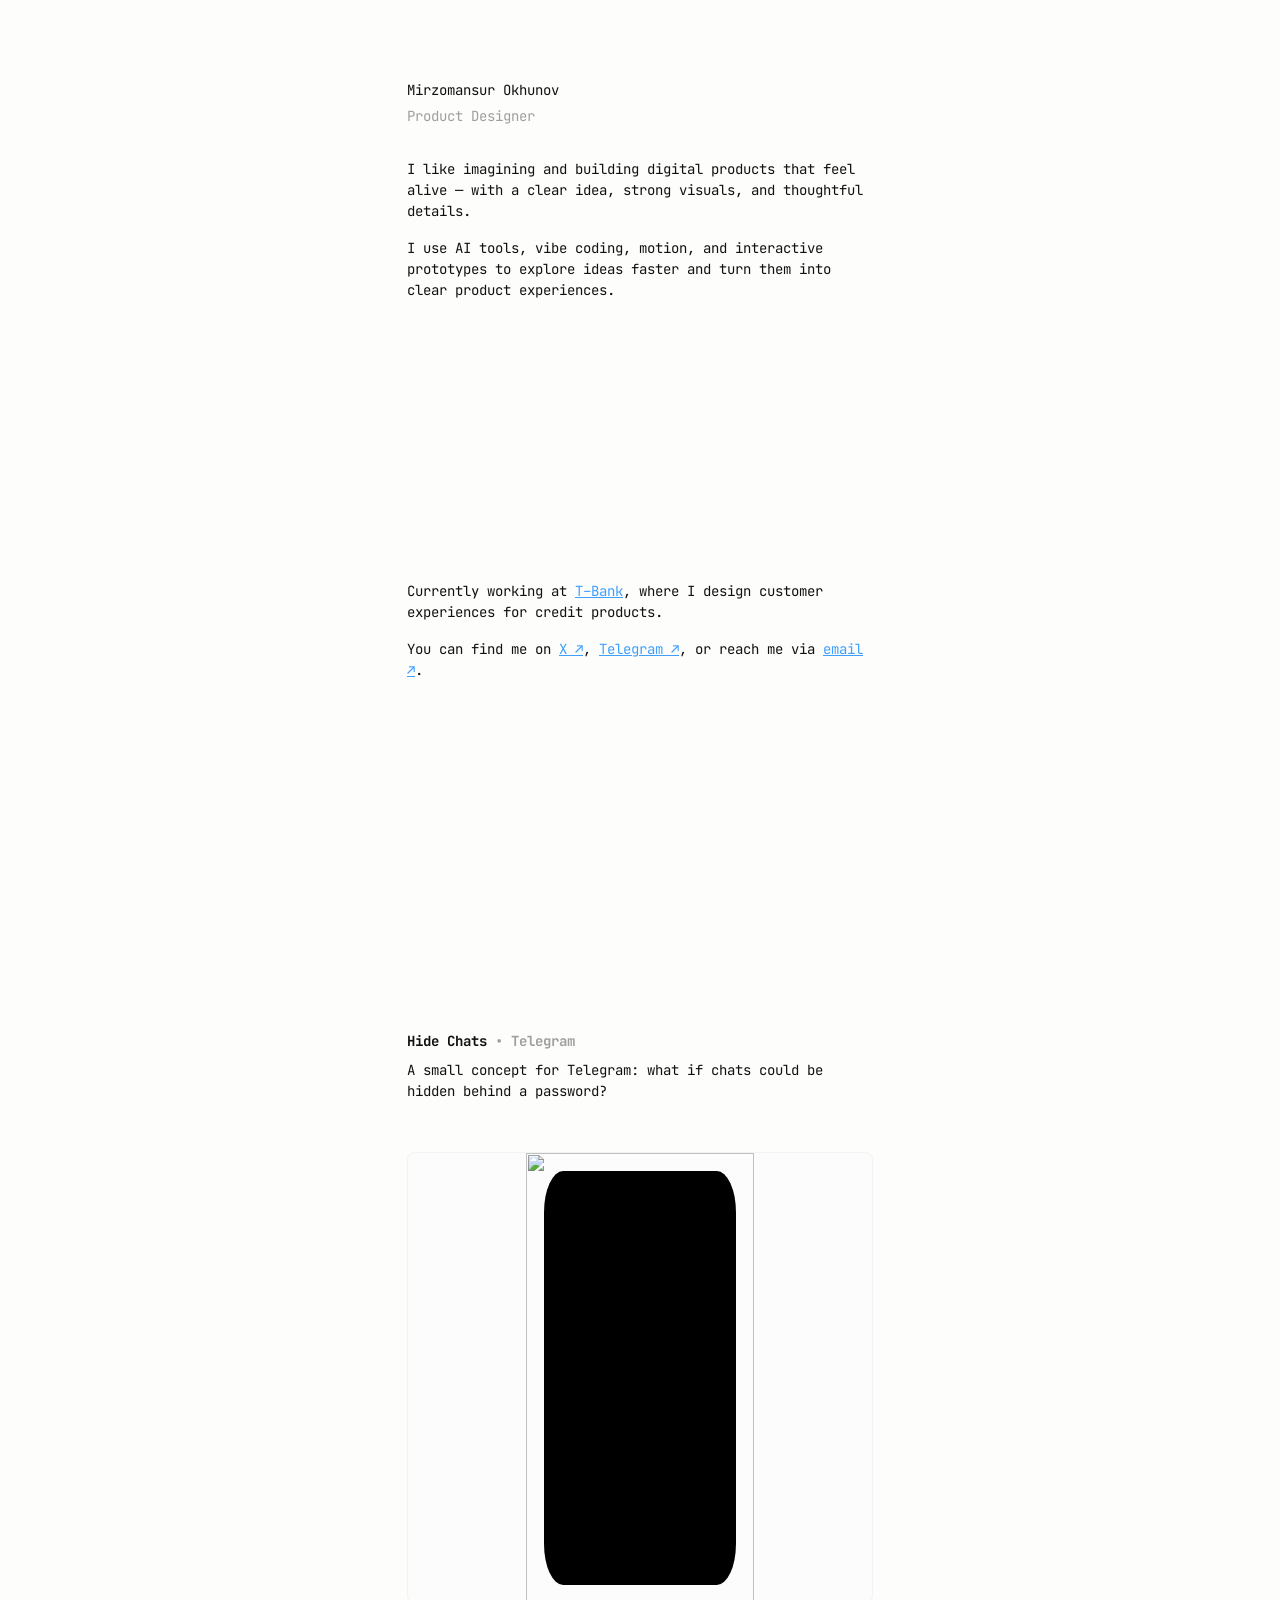
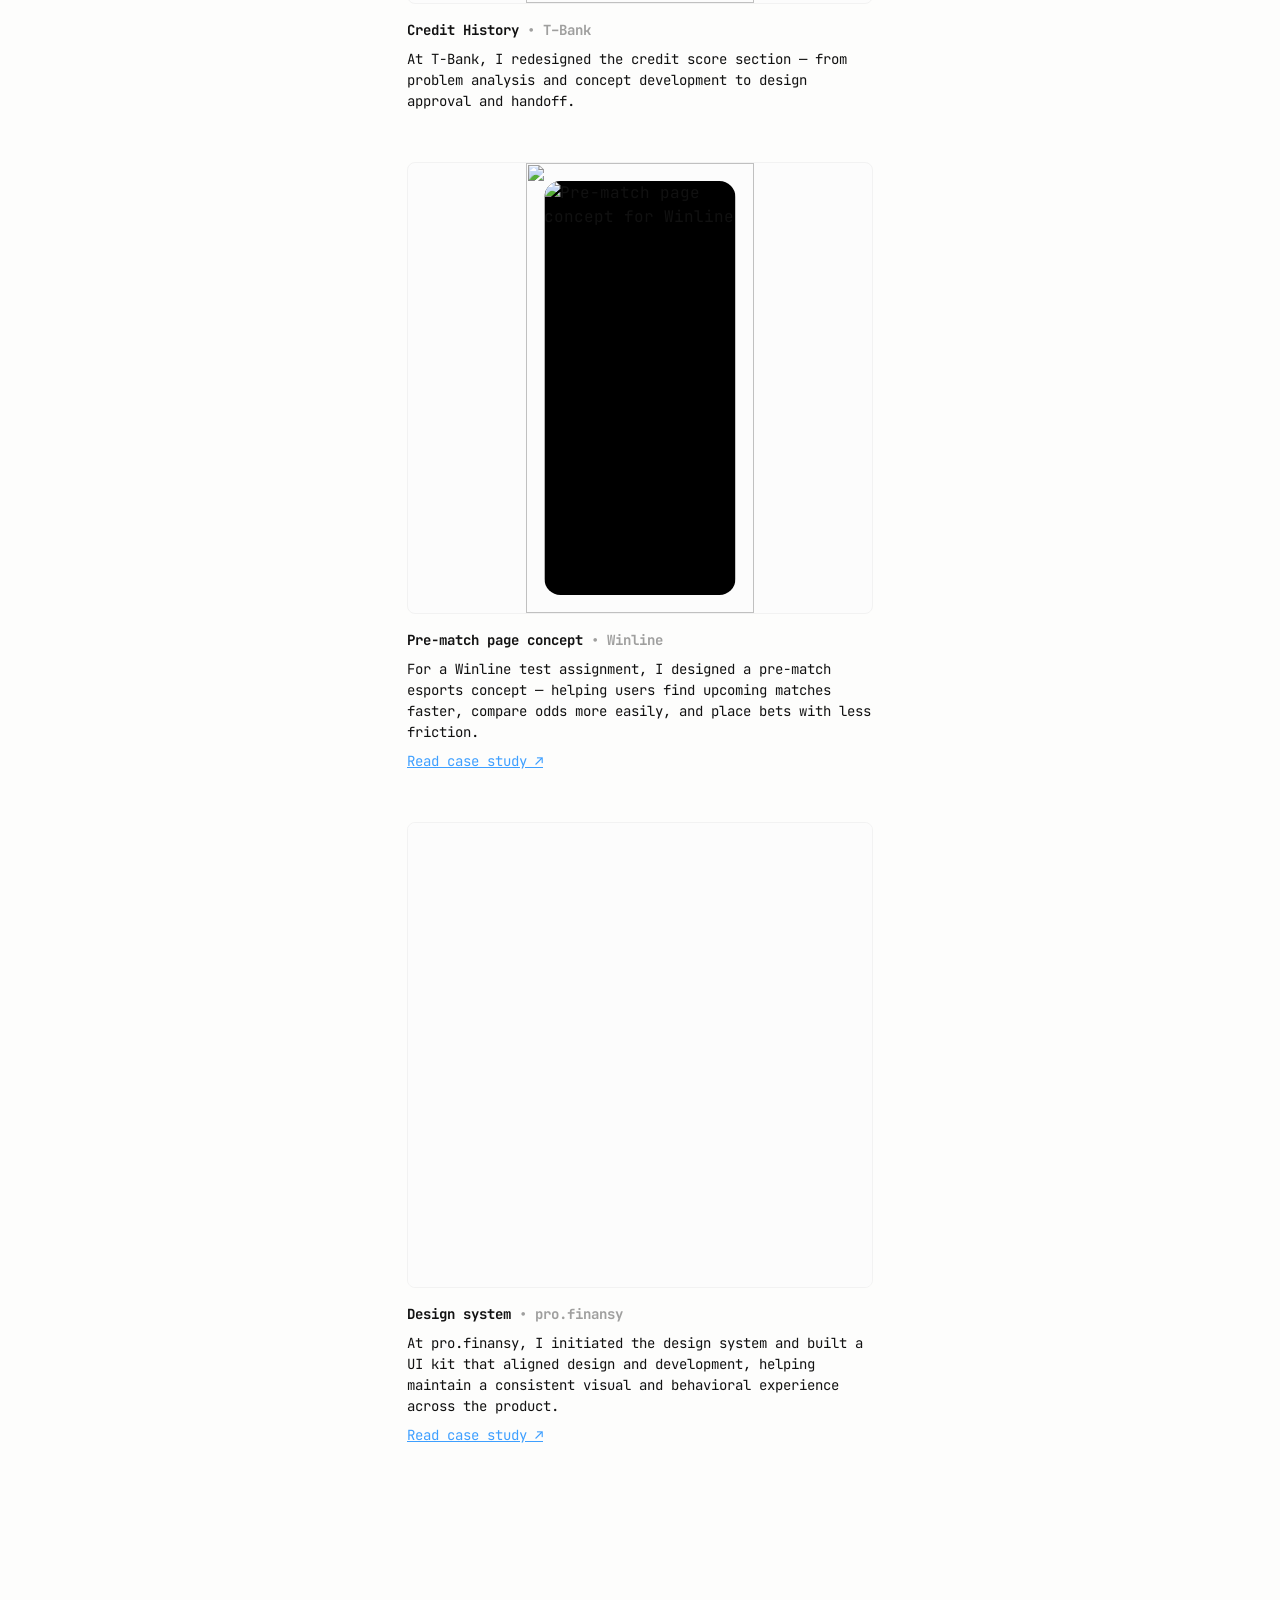
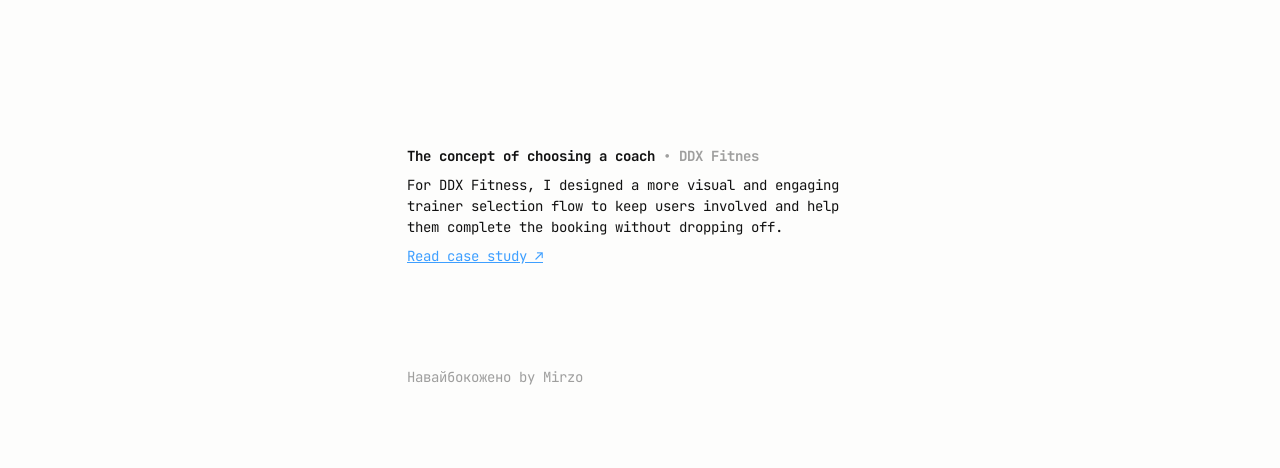
==== index.html @ 34ea9c70 "Update portfolio intro and showcases" ====
<!DOCTYPE html>
<html lang="en">
<head>
    <meta charset="UTF-8">
    <meta name="viewport" content="width=device-width, initial-scale=1.0">
    <link rel="icon" href="favicon.ico" type="image/x-icon">
    <title>Mirzomansur Okhunov</title>
    <link rel="preconnect" href="https://fonts.googleapis.com">
    <link rel="preconnect" href="https://fonts.gstatic.com" crossorigin>
    <link href="https://fonts.googleapis.com/css2?family=JetBrains+Mono:wght@400;500;600;700&display=swap" rel="stylesheet">
    <link rel="stylesheet" href="style/variables.css">
    <link rel="stylesheet" href="style/styles.css">
</head>
<body>
    <div class="container">
        <section class="intro">
            <header class="intro__header">
                <h1>Mirzomansur Okhunov</h1>
                <p>Product Designer</p>
            </header>
            <div class="intro__body">
                <p>
                    I like imagining and building digital products that feel alive — with a clear idea, strong visuals, and thoughtful details.
                </p>
                <p>
                    I use AI tools, vibe coding, motion, and interactive prototypes to explore ideas faster and turn them into clear product experiences.
                </p>
                <div class="main-video">
                    <video src="assets/drink-tea.mp4" class="main-video__image" autoplay loop muted playsinline></video>
                </div>
                <p>
                    Currently working at <a href="https://www.tbank.ru/" class="link" target="_blank" rel="noopener noreferrer">T–Bank</a>, where I design customer experiences for credit products.
                </p>
                <p>
                    You can find me on <a href="https://x.com/mirzookhnv" class="link" target="_blank" rel="noopener noreferrer">X ↗</a>, <a href="https://t.me/mirzozm" class="link" target="_blank" rel="noopener noreferrer">Telegram ↗</a>, or reach me via <a href="mailto:mirzo.okhunov@gmail.com" class="link">email ↗</a>.
                </p>
            </div>
        </section>

        <section class="work-list">
            <div class="work-list-block">
                <section class="phone-showcase phone-showcase--full-video" data-ready="false">
                    <div class="phone-showcase__media-frame">
                        <video src="assets/telegram-hidechat.mp4" class="phone-showcase__video phone-showcase__video--full" preload="metadata" autoplay loop muted playsinline webkit-playsinline aria-label="Hide Chats concept for Telegram"></video>
                    </div>
                </section>
                <p>Hide Chats <span>• Telegram</span></p>
                <p>A small concept for Telegram: what if chats could be hidden behind a password?</p>
            </div>

            <div class="work-list-block">
                <section class="phone-showcase">
                    <div class="phone-showcase__content">
                        <div class="phone-showcase__phone-container">
                            <div class="phone-showcase__phone phone-showcase__phone--credit">
                                <img src="assets/phoneMockup.png" alt="" class="phone-showcase__frame-img" width="227.5" height="450" aria-hidden="true">
                                <div class="phone-showcase__phone-content phone-showcase__phone-content--video" data-ready="false">
                                    <div class="phone-showcase__player">
                                        <div class="phone-showcase__player-inner">
                                            <video src="assets/rating.mp4" poster="assets/CreditHistory.png" class="phone-showcase__video" preload="metadata" autoplay loop muted playsinline webkit-playsinline></video>
                                        </div>
                                    </div>
                                </div>
                            </div>
                        </div>
                    </div>
                </section>
                <p>Credit History <span>• T–Bank</span></p>
                <p>At T-Bank, I redesigned the credit score section — from problem analysis and concept development to design approval and handoff.</p>
            </div>

            <div class="work-list-block">
                <section class="phone-showcase">
                    <div class="phone-showcase__content">
                        <div class="phone-showcase__phone-container">
                            <div class="phone-showcase__phone">
                                <img src="assets/phoneMockup.png" alt="" class="phone-showcase__frame-img" width="227.5" height="450" aria-hidden="true">
                                <div class="phone-showcase__phone-content">
                                    <div class="phone-showcase__player">
                                        <div class="phone-showcase__player-inner">
                                            <img src="assets/WinlineConcept.png" alt="Pre-match page concept for Winline" class="phone-showcase__video">
                                        </div>
                                    </div>
                                </div>
                            </div>
                        </div>
                    </div>
                </section>
                <p>Pre-match page concept <span>• Winline</span></p>
                <p>For a Winline test assignment, I designed a pre-match esports concept — helping users find upcoming matches faster, compare odds more easily, and place bets with less friction.</p>
                <a href="#" class="work-list-block__link">Read case study ↗</a>
            </div>

            <div class="work-list-block">
                <section class="phone-showcase phone-showcase--lottie">
                    <div class="phone-showcase__media-frame">
                        <div class="phone-showcase__lottie" id="lottie-design-system" aria-label="Design system animation for pro.finansy"></div>
                    </div>
                </section>
                <p>Design system <span>• pro.finansy</span></p>
                <p>At pro.finansy, I initiated the design system and built a UI kit that aligned design and development, helping maintain a consistent visual and behavioral experience across the product.</p>
                <a href="#" class="work-list-block__link">Read case study ↗</a>
            </div>

            <div class="work-list-block">
                <section class="phone-showcase phone-showcase--full-video" data-ready="false">
                    <div class="phone-showcase__media-frame">
                        <video src="assets/Render.mp4" poster="assets/FitnessDDX.png" class="phone-showcase__video phone-showcase__video--full" preload="metadata" autoplay loop muted playsinline webkit-playsinline aria-label="Видео концепта фитнес приложения DDX Fitnes"></video>
                    </div>
                </section>
                <p>The concept of choosing a coach <span>• DDX Fitnes</span></p>
                <p>For DDX Fitness, I designed a more visual and engaging trainer selection flow to keep users involved and help them complete the booking without dropping off.</p>
                <a href="#" class="work-list-block__link">Read case study ↗</a>
            </div>
        </section>

        <footer class="footer">
            <p class="footer__subtext">Навайбокожено by Mirzo</p>
        </footer>
    </div>
    <script src="https://cdnjs.cloudflare.com/ajax/libs/bodymovin/5.12.2/lottie.min.js"></script>
    <script src="js/phone-showcase.js"></script>
    <script src="js/lottie-design-system.js"></script>
</body>
</html>
---- style/variables.css ----
:root {
    --bg-body: #FDFDFC;
    --bg-showcase: #FCFCFC;
    --stroke-showcase: #F2F2F2;
    --text-primary: #111111;
    --text-secondary: rgba(17, 17, 17, 0.4);
    --text-hyperlink: #3E9FFF;
    --text-hyperlink-hover: #006FDD;
}
---- style/styles.css ----
* {
    box-sizing: border-box;
    margin: 0;
    padding: 0;
}

body {
    font-family: 'JetBrains Mono', monospace;
    font-weight: 400;
    line-height: 1.5;
    color: var(--text-primary);
    background: var(--bg-body);
}

.container {
    max-width: 546px;
    margin: 0 auto;
    padding: 80px 40px;
}

.intro__header h1,
.intro__header p,
.intro__body p,
.work-list-block > p,
.work-list-block__link,
.footer__subtext {
    font-size: 14px;
}

.intro__header h1,
.intro__header p,
.footer__subtext {
    line-height: 21px;
}

.intro__header h1 {
    margin-bottom: 5px;
    font-weight: 400;
}

.intro__header p,
.footer__subtext {
    color: var(--text-secondary);
}

.intro__body {
    display: flex;
    flex-direction: column;
    gap: 16px;
    margin-top: 32px;
}

.main-video {
    display: flex;
    align-items: center;
    justify-content: center;
    width: 100%;
    height: 248px;
    overflow: hidden;
}

.main-video__image {
    display: block;
    width: 340px;
    height: 340px;
    object-fit: cover;
    transform: translateX(-30px);
}

.link,
.work-list-block__link {
    color: var(--text-hyperlink);
    text-decoration: underline;
}

.link:hover,
.work-list-block__link:hover {
    color: var(--text-hyperlink-hover);
}

.work-list {
    display: flex;
    flex-direction: column;
    gap: 50px;
    margin-top: 100px;
}

.work-list-block {
    display: flex;
    flex-direction: column;
}

.work-list-block > p:first-of-type {
    margin-top: 16px;
    font-weight: 700;
}

.work-list-block > p:first-of-type span {
    color: var(--text-secondary);
}

.work-list-block > p + p,
.work-list-block__link {
    margin-top: 8px;
}

.work-list-block__link {
    line-height: 21px;
}

.phone-showcase {
    width: 100%;
    overflow: hidden;
    background: var(--bg-showcase);
    border: 1px solid var(--stroke-showcase);
    border-radius: 8px;
}

.phone-showcase__content,
.phone-showcase__media-frame,
.phone-showcase--full-video,
.phone-showcase--lottie,
.phone-showcase__lottie {
    display: flex;
    align-items: center;
    justify-content: center;
}

.phone-showcase--full-video {
    opacity: 0;
    transition: opacity 1s ease;
}

.phone-showcase--full-video[data-ready="true"] {
    opacity: 1;
}

.phone-showcase__media-frame {
    width: 100%;
    max-width: 550px;
    aspect-ratio: 1;
    overflow: hidden;
    background: var(--bg-showcase);
}

.phone-showcase--full-video .phone-showcase__media-frame {
    max-width: 100%;
    aspect-ratio: auto;
}

.phone-showcase__phone-container {
    position: relative;
}

.phone-showcase__phone {
    position: relative;
    width: 227.5px;
    height: 450px;
}

.phone-showcase__frame-img {
    position: relative;
    z-index: 2;
    display: block;
    width: 100%;
    height: 100%;
    object-fit: contain;
}

.phone-showcase__phone-content {
    position: absolute;
    top: 50%;
    left: 50%;
    z-index: 1;
    width: 84%;
    height: 92%;
    overflow: hidden;
    border-radius: 16px;
    transform: translate(-50%, -50%);
}

.phone-showcase__phone-content--video {
    inset: 1.25% 3.3%;
    top: auto;
    left: auto;
    width: auto;
    height: auto;
    background: #000;
    border-radius: 7.5%;
    transform: none;
}

.phone-showcase__phone--credit .phone-showcase__phone-content--video {
    inset: 4% 8%;
    border-radius: 10%;
}

.phone-showcase__player,
.phone-showcase__player-inner {
    width: 100%;
    height: 100%;
    background: #000;
}

.phone-showcase__phone-content--video .phone-showcase__player {
    position: relative;
    z-index: 2;
    opacity: 0;
    transition: opacity 1s ease;
}

.phone-showcase__phone-content--video[data-ready="true"] .phone-showcase__player {
    opacity: 1;
}

.phone-showcase__video {
    display: block;
    width: 100%;
    height: 100%;
    object-fit: cover;
    object-position: center;
}

.phone-showcase__phone--credit .phone-showcase__video {
    object-position: center top;
}

.phone-showcase__video--full {
    width: 100%;
    height: auto;
    object-fit: contain;
}

.phone-showcase__lottie {
    width: min(100%, 518px);
    height: min(100%, 532px);
    overflow: hidden;
}

.phone-showcase__lottie svg {
    display: block;
    width: 100%;
    height: 100%;
}

.footer {
    display: flex;
    flex-direction: column;
    gap: 4px;
    margin-top: 100px;
}
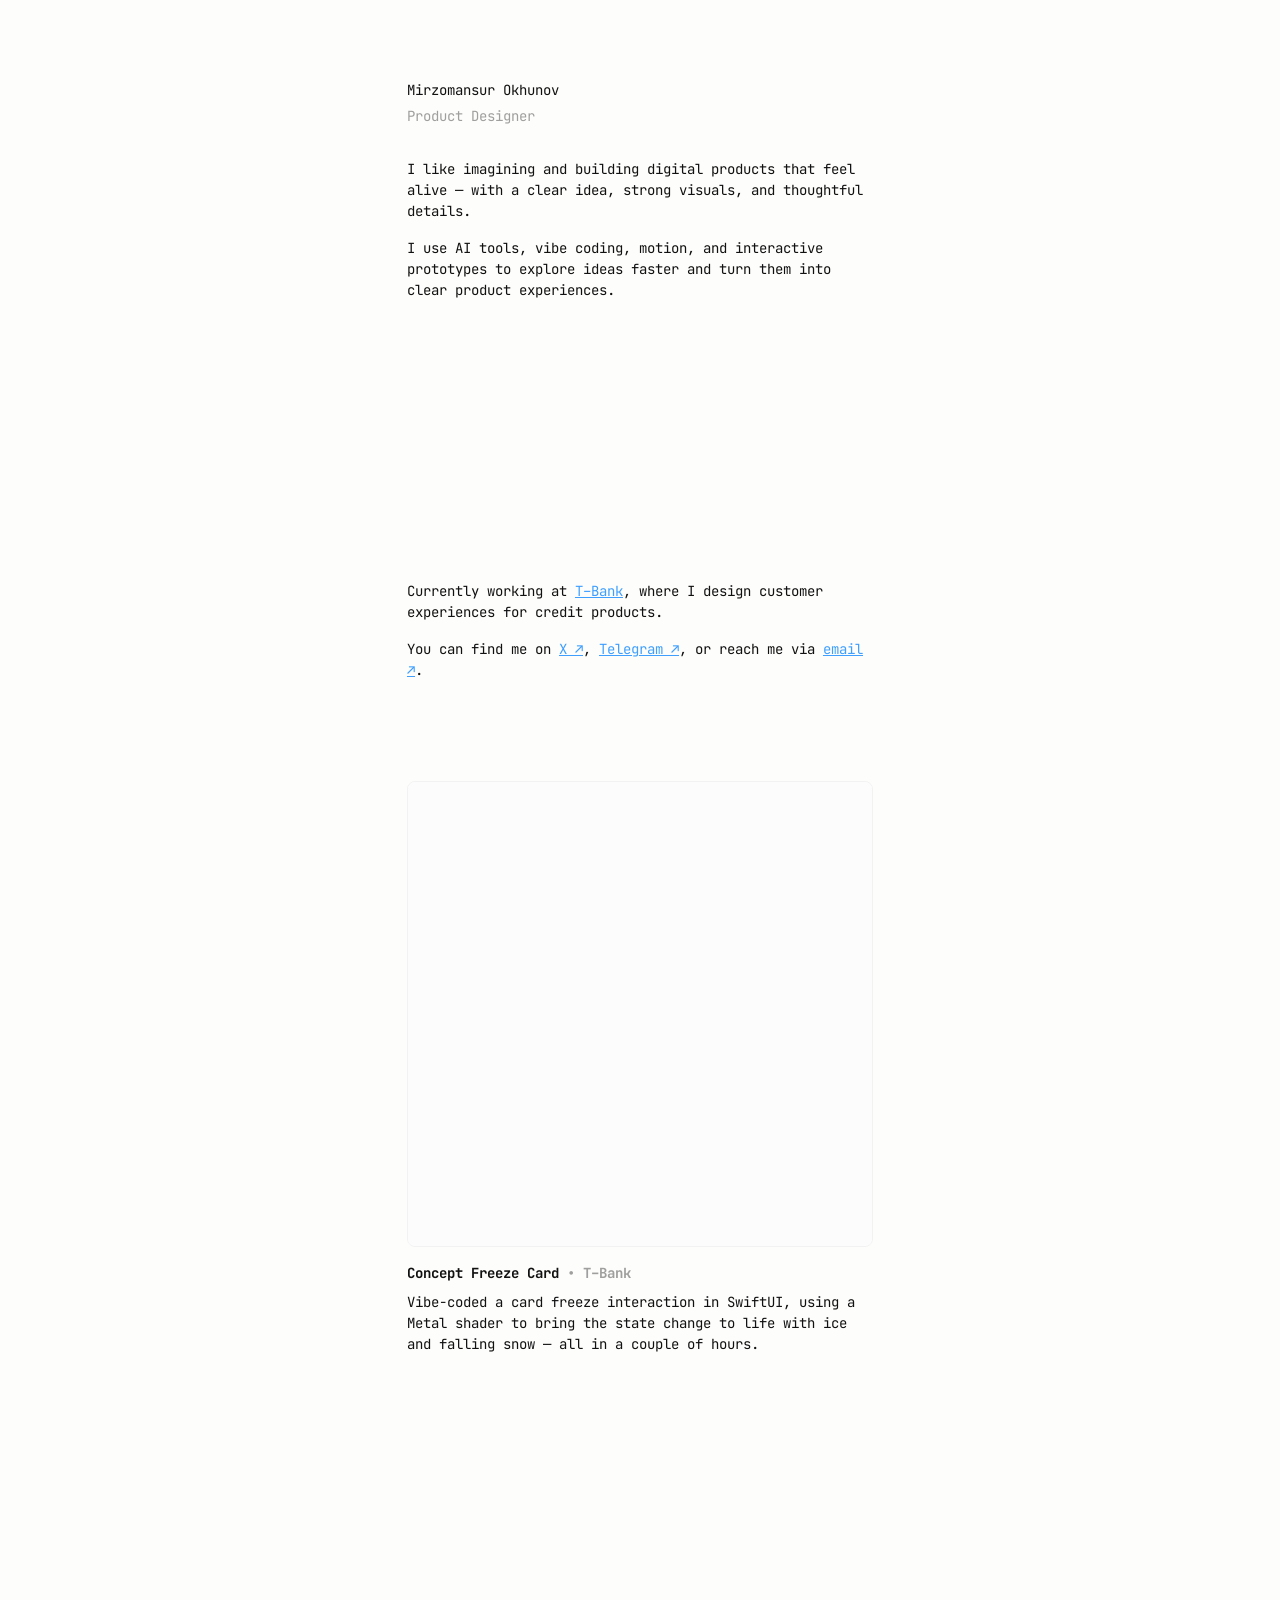
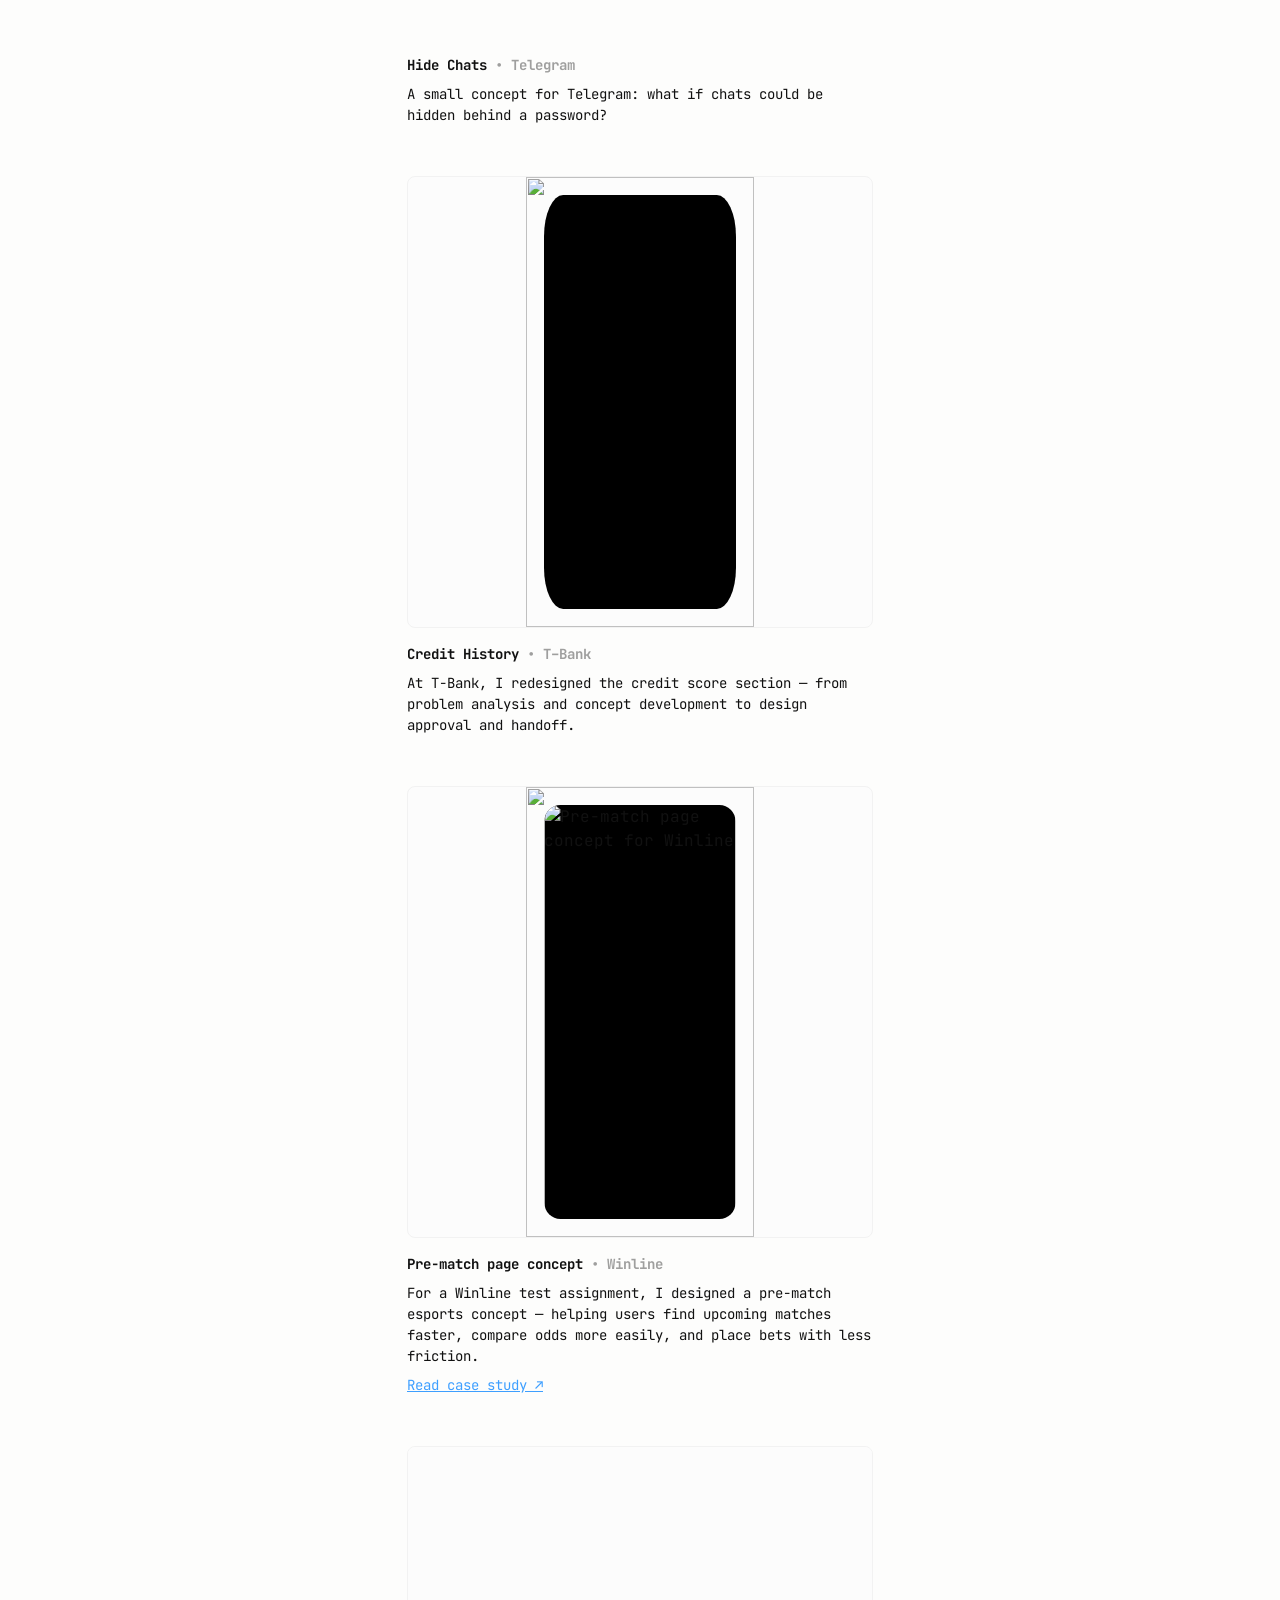
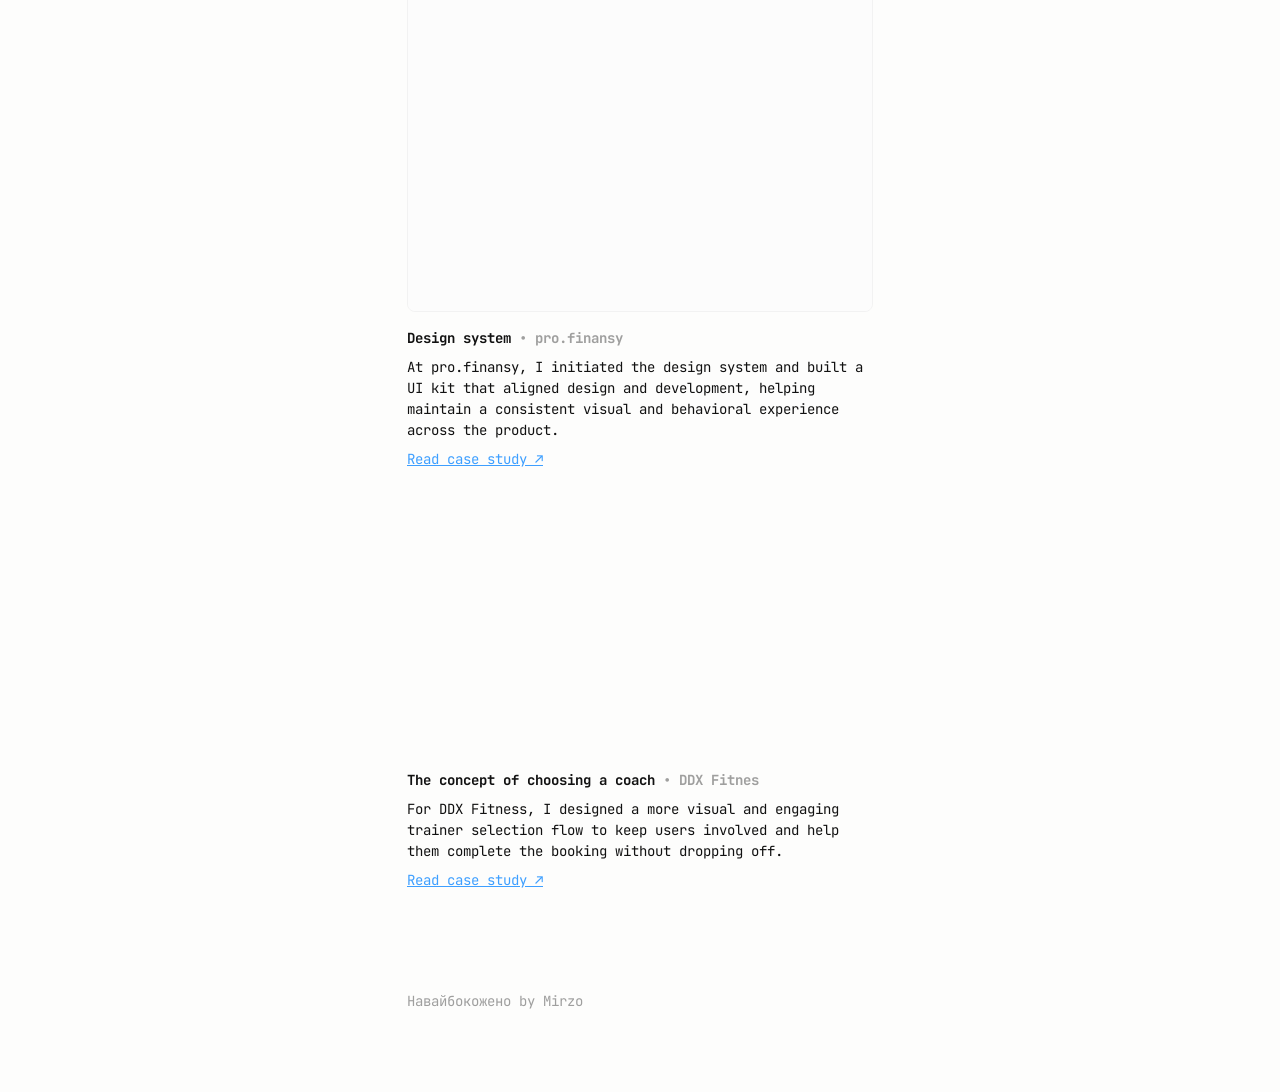
==== commit e3b1d202: "Add card freeze concept" ====
--- a/index.html
+++ b/index.html
@@ -38,6 +38,16 @@
         </section>
 
         <section class="work-list">
+            <div class="work-list-block">
+                <section class="phone-showcase phone-showcase--portrait-video">
+                    <div class="phone-showcase__media-frame">
+                        <video src="assets/card-freeze-concept.mp4" class="phone-showcase__video phone-showcase__video--portrait" preload="metadata" autoplay loop muted playsinline webkit-playsinline aria-label="Card freeze interaction with ice and falling snow"></video>
+                    </div>
+                </section>
+                <p>Concept Freeze Card <span>• T–Bank</span></p>
+                <p>Vibe-coded a card freeze interaction in SwiftUI, using a Metal shader to bring the state change to life with ice and falling snow — all in a couple of hours.</p>
+            </div>
+
             <div class="work-list-block">
                 <section class="phone-showcase phone-showcase--full-video" data-ready="false">
                     <div class="phone-showcase__media-frame">
--- a/style/styles.css
+++ b/style/styles.css
@@ -15,7 +15,14 @@
 .container {
     max-width: 546px;
     margin: 0 auto;
-    padding: 80px 40px;
+    padding: 80px 16px;
+}
+
+@media (min-width: 768px) {
+    .container {
+        padding-right: 40px;
+        padding-left: 40px;
+    }
 }
 
 .intro__header h1,
@@ -119,6 +126,7 @@
 .phone-showcase__content,
 .phone-showcase__media-frame,
 .phone-showcase--full-video,
+.phone-showcase--portrait-video,
 .phone-showcase--lottie,
 .phone-showcase__lottie {
     display: flex;
@@ -231,6 +239,10 @@
     object-fit: contain;
 }
 
+.phone-showcase__video--portrait {
+    object-position: center;
+}
+
 .phone-showcase__lottie {
     width: min(100%, 518px);
     height: min(100%, 532px);
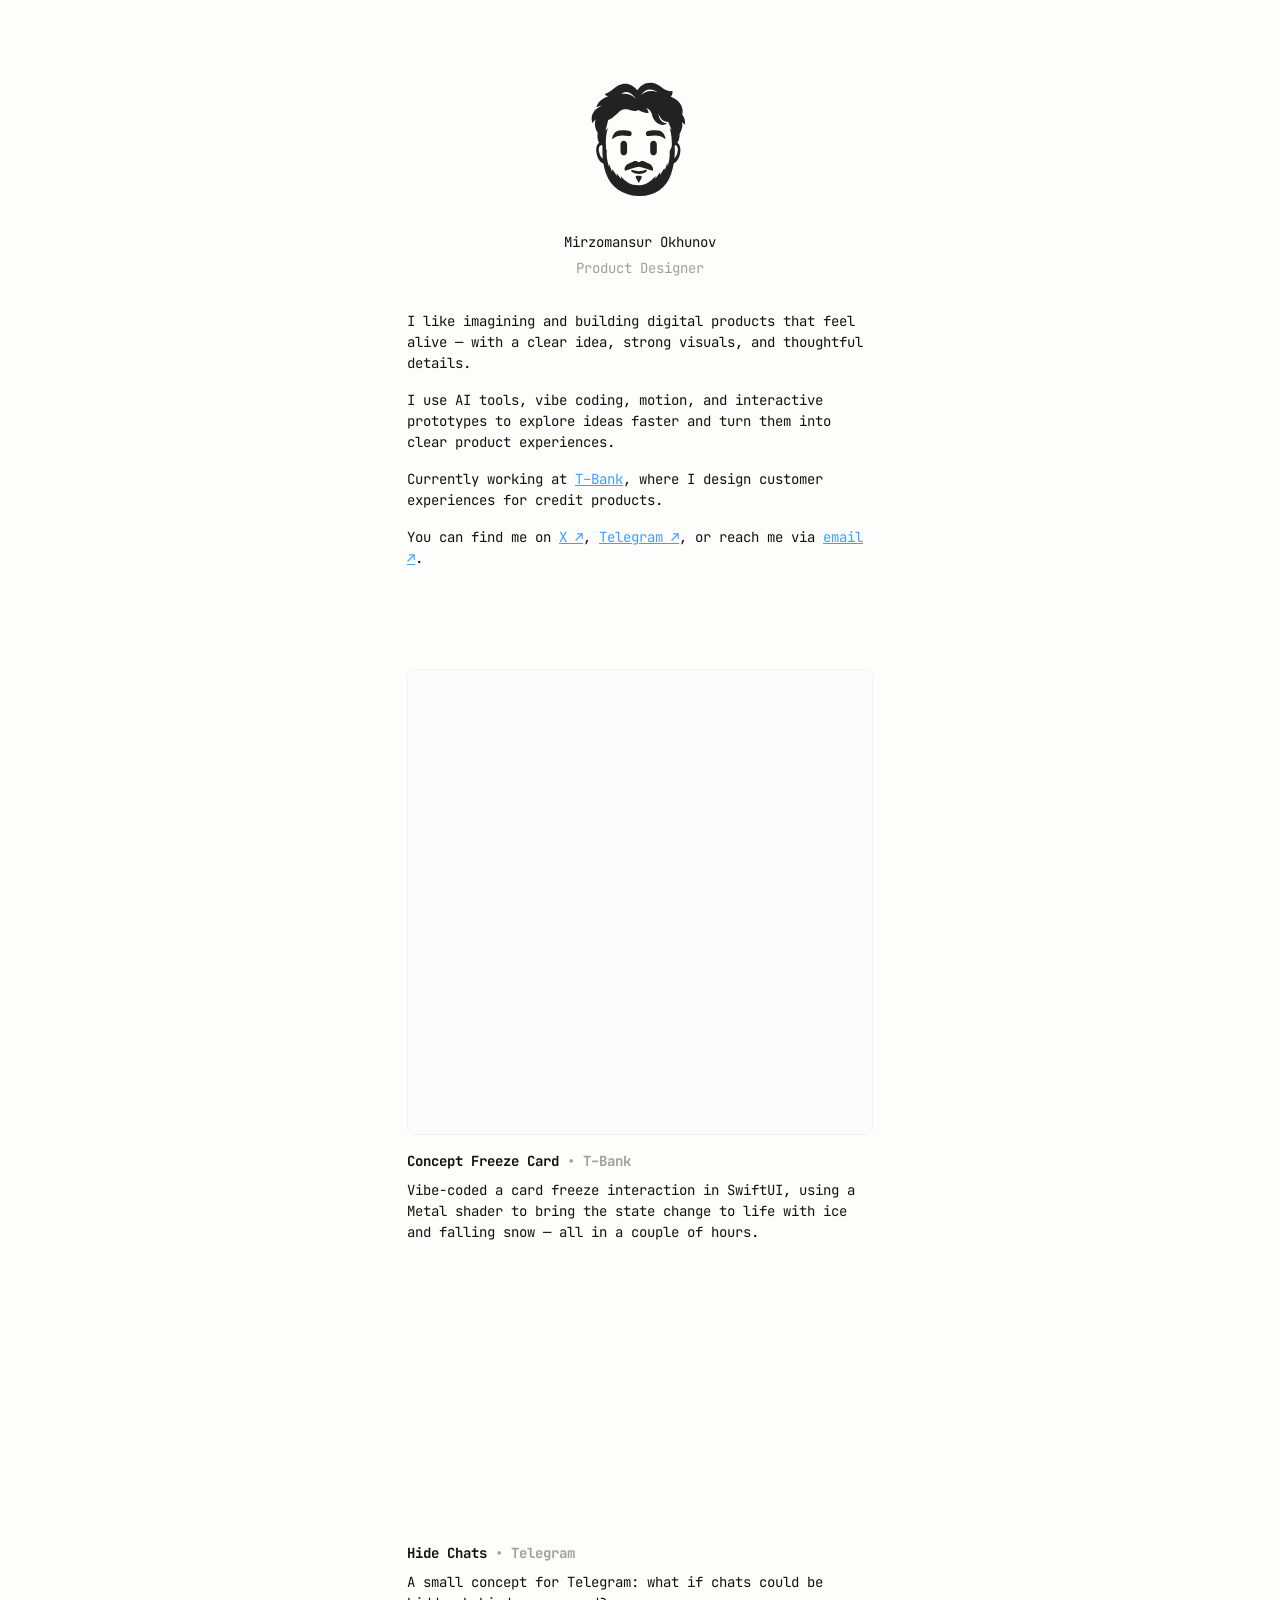
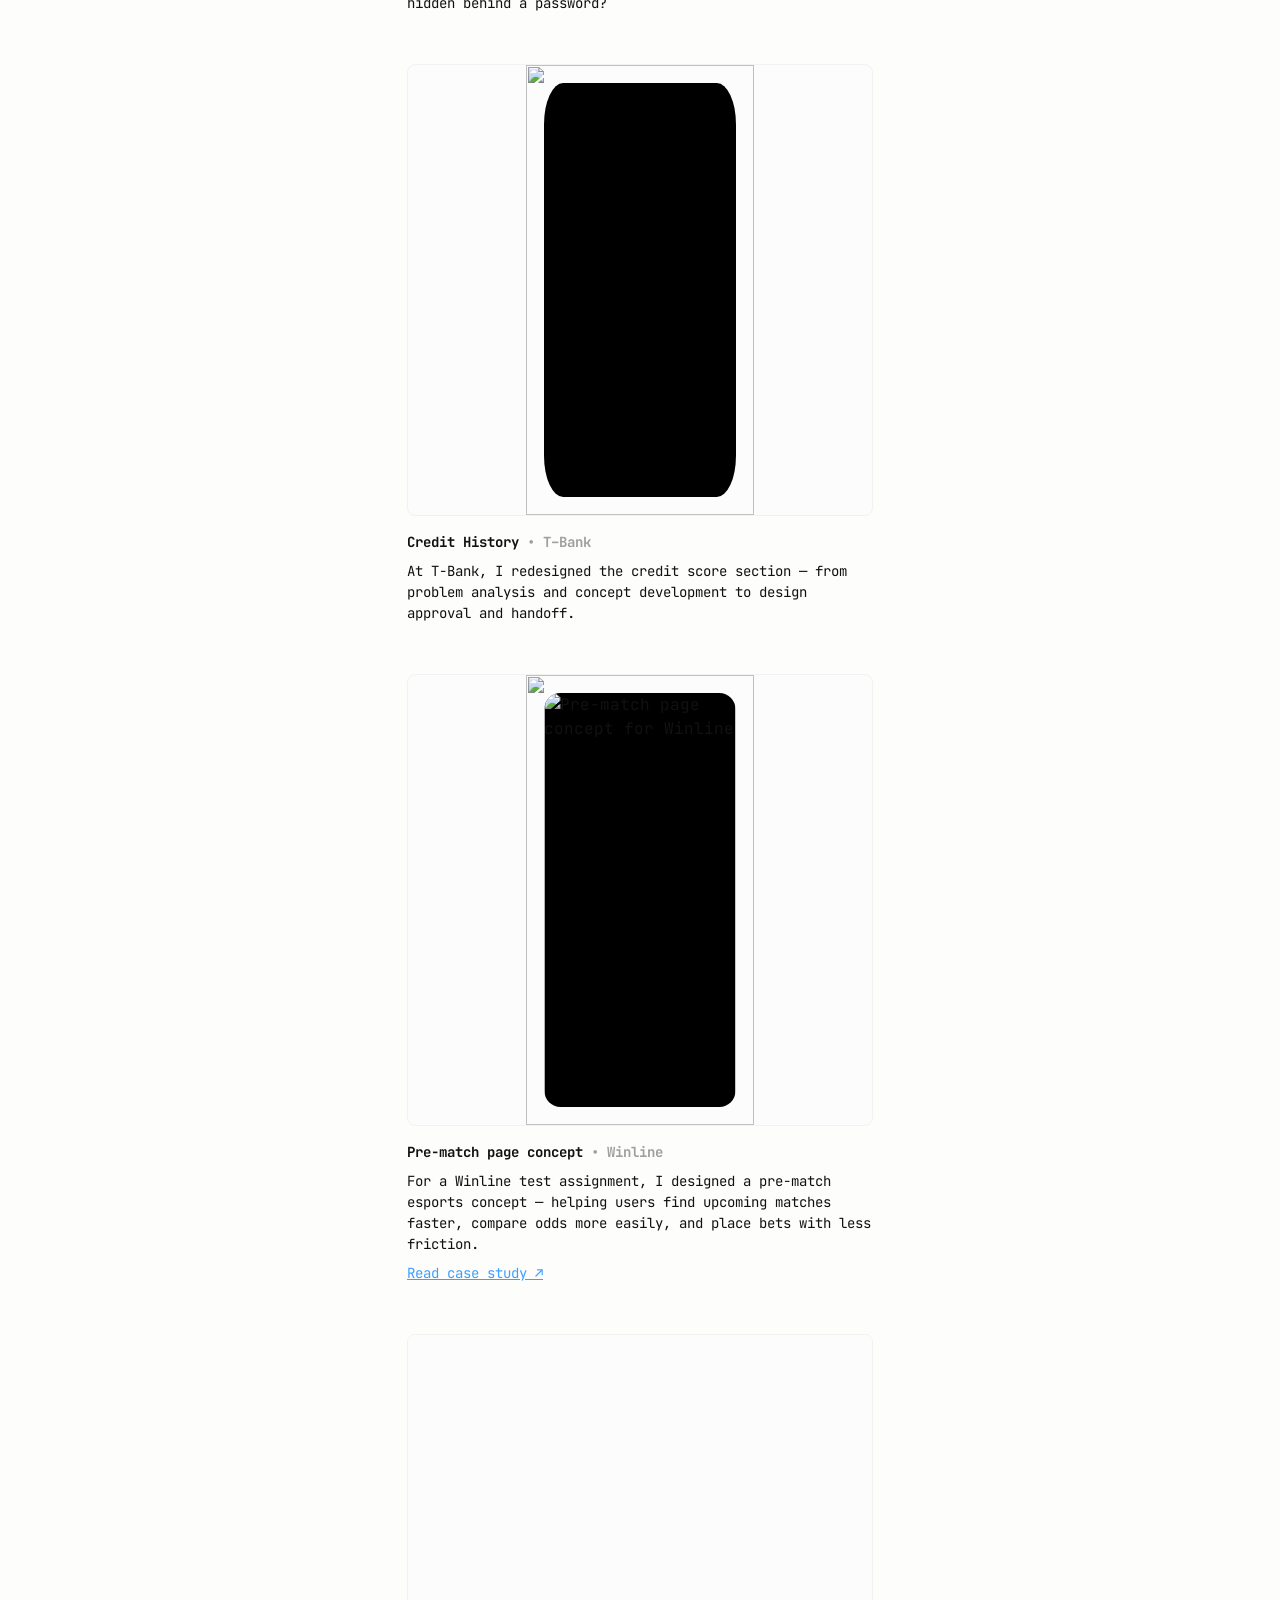
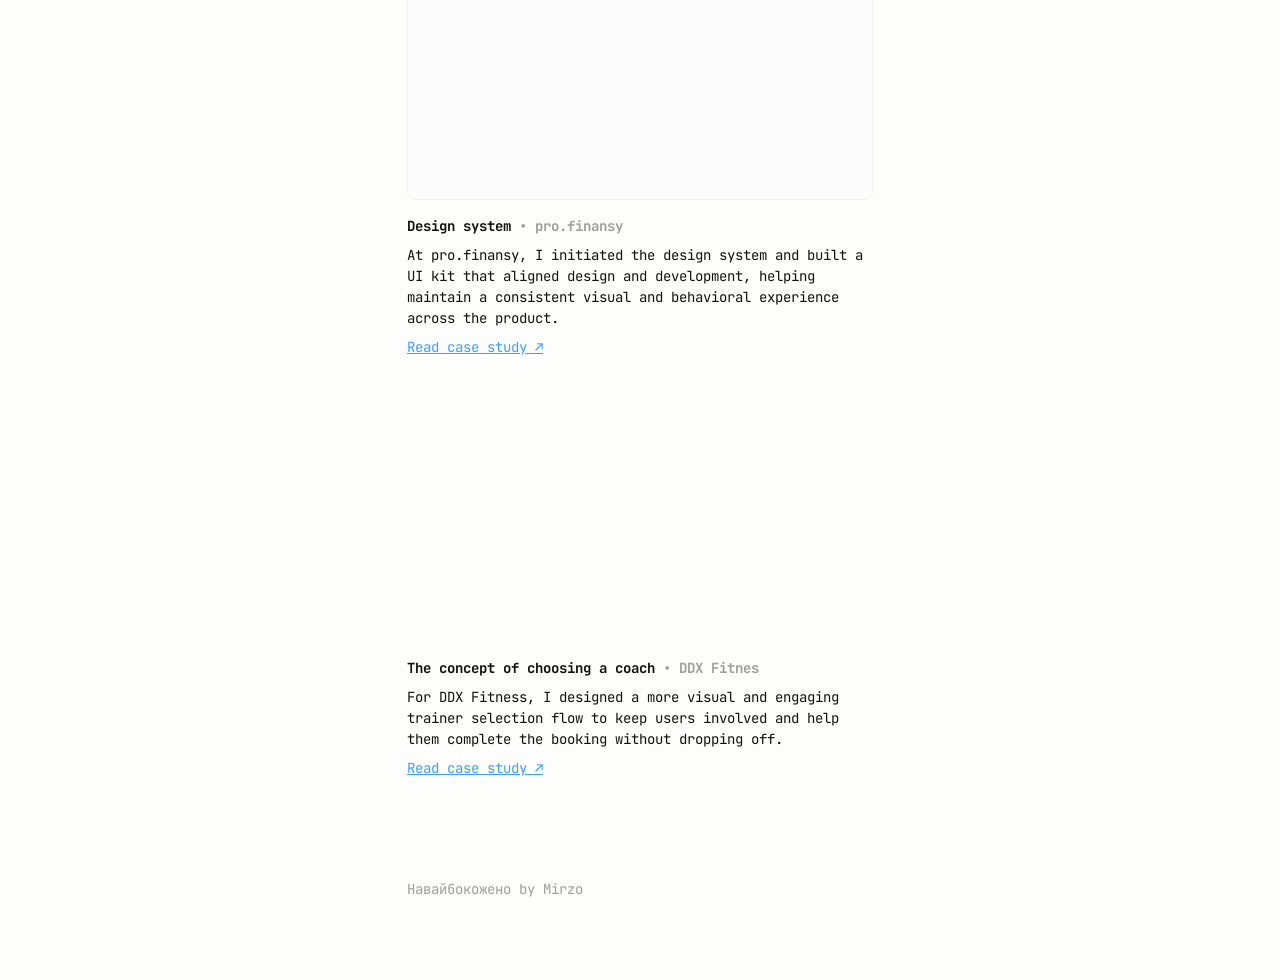
==== commit 74bbd169: "Add expressive interactive avatar to portfolio intro" ====
--- a/index.html
+++ b/index.html
@@ -15,8 +15,11 @@
     <div class="container">
         <section class="intro">
             <header class="intro__header">
-                <h1>Mirzomansur Okhunov</h1>
-                <p>Product Designer</p>
+                <img class="intro__avatar" src="assets/avatar.svg" width="108" height="120" alt="">
+                <div class="intro__identity">
+                    <h1>Mirzomansur Okhunov</h1>
+                    <p>Product Designer</p>
+                </div>
             </header>
             <div class="intro__body">
                 <p>
@@ -25,9 +28,6 @@
                 <p>
                     I use AI tools, vibe coding, motion, and interactive prototypes to explore ideas faster and turn them into clear product experiences.
                 </p>
-                <div class="main-video">
-                    <video src="assets/drink-tea.mp4" class="main-video__image" autoplay loop muted playsinline></video>
-                </div>
                 <p>
                     Currently working at <a href="https://www.tbank.ru/" class="link" target="_blank" rel="noopener noreferrer">T–Bank</a>, where I design customer experiences for credit products.
                 </p>
@@ -131,5 +131,6 @@
     <script src="https://cdnjs.cloudflare.com/ajax/libs/bodymovin/5.12.2/lottie.min.js"></script>
     <script src="js/phone-showcase.js"></script>
     <script src="js/lottie-design-system.js"></script>
+    <script type="module" src="js/avatar.js"></script>
 </body>
 </html>
--- a/style/styles.css
+++ b/style/styles.css
@@ -23,6 +23,134 @@
         padding-right: 40px;
         padding-left: 40px;
     }
+}
+
+.intro__header {
+    display: flex;
+    flex-direction: column;
+    align-items: center;
+    gap: 32px;
+    text-align: center;
+}
+
+.intro__avatar {
+    display: block;
+    flex: 0 0 120px;
+    width: 108px;
+    height: 120px;
+    transform: rotate(var(--head-tilt, 0deg));
+    transform-origin: 50% 75%;
+}
+
+.intro__avatar-button {
+    display: block;
+    flex: 0 0 120px;
+    width: 108px;
+    height: 120px;
+    padding: 0;
+    border: 0;
+    border-radius: 50%;
+    background: transparent;
+    cursor: pointer;
+    -webkit-tap-highlight-color: transparent;
+    transition: transform 160ms cubic-bezier(0.2, 0, 0, 1);
+}
+
+.intro__avatar-button:active {
+    transform: scale(0.96);
+}
+
+.intro__avatar-button:focus-visible {
+    outline: 2px solid var(--text-primary);
+    outline-offset: 6px;
+}
+
+.intro__avatar-button.is-pointer-focused:focus {
+    outline: none;
+}
+
+.intro__avatar #eye-left,
+.intro__avatar #eye-right,
+.intro__avatar #brow-left,
+.intro__avatar #brow-right,
+.intro__avatar #mouth {
+    transform-box: fill-box;
+    transform-origin: center;
+    transition: transform 280ms cubic-bezier(0.2, 0, 0, 1);
+}
+
+.intro__avatar.is-curious #brow-right {
+    transform: translateY(-2.7px) rotate(-6deg);
+}
+
+.intro__avatar[data-emotion="smile"] #eye-left,
+.intro__avatar[data-emotion="smile"] #eye-right {
+    transform: translateY(-1px) scaleY(0.5);
+}
+
+.intro__avatar[data-emotion="smile"] #mouth {
+    transform: scale(1.22, 1.35);
+}
+
+.intro__avatar[data-emotion="smile"] #brow-left,
+.intro__avatar[data-emotion="smile"] #brow-right {
+    transform: translateY(-1.5px);
+}
+
+.intro__avatar[data-emotion="surprised"] #eye-left,
+.intro__avatar[data-emotion="surprised"] #eye-right {
+    transform: scale(1.1, 1.13);
+}
+
+.intro__avatar[data-emotion="surprised"] #brow-left,
+.intro__avatar[data-emotion="surprised"] #brow-right {
+    transform: translateY(-3.5px);
+}
+
+.intro__avatar[data-emotion="surprised"] #mouth {
+    transform: translateY(0.5px) scale(0.42, 1.65);
+}
+
+.intro__avatar[data-emotion="wink"] #mouth {
+    transform: rotate(-7deg) scaleX(1.08);
+}
+
+.intro__avatar[data-emotion="skeptical"] #eye-left {
+    transform: scaleY(0.38);
+}
+
+.intro__avatar[data-emotion="skeptical"] #eye-right {
+    transform: scaleY(0.65);
+}
+
+.intro__avatar[data-emotion="skeptical"] #brow-left {
+    transform: translateY(1px) rotate(6deg);
+}
+
+.intro__avatar[data-emotion="skeptical"] #brow-right {
+    transform: translateY(-4px) rotate(-9deg);
+}
+
+.intro__avatar[data-emotion="skeptical"] #mouth {
+    transform: rotate(-5deg) scale(0.85, 0.45);
+}
+
+@media (prefers-reduced-motion: reduce) {
+    .intro__avatar-button,
+    .intro__avatar,
+    .intro__avatar #eyes,
+    .intro__avatar #eye-left,
+    .intro__avatar #eye-right,
+    .intro__avatar #brow-left,
+    .intro__avatar #brow-right,
+    .intro__avatar #mouth {
+        transition: none;
+        transform: none;
+    }
+}
+
+.intro__identity {
+    min-width: 0;
 }
 
 .intro__header h1,
@@ -55,23 +183,6 @@
     flex-direction: column;
     gap: 16px;
     margin-top: 32px;
-}
-
-.main-video {
-    display: flex;
-    align-items: center;
-    justify-content: center;
-    width: 100%;
-    height: 248px;
-    overflow: hidden;
-}
-
-.main-video__image {
-    display: block;
-    width: 340px;
-    height: 340px;
-    object-fit: cover;
-    transform: translateX(-30px);
 }
 
 .link,
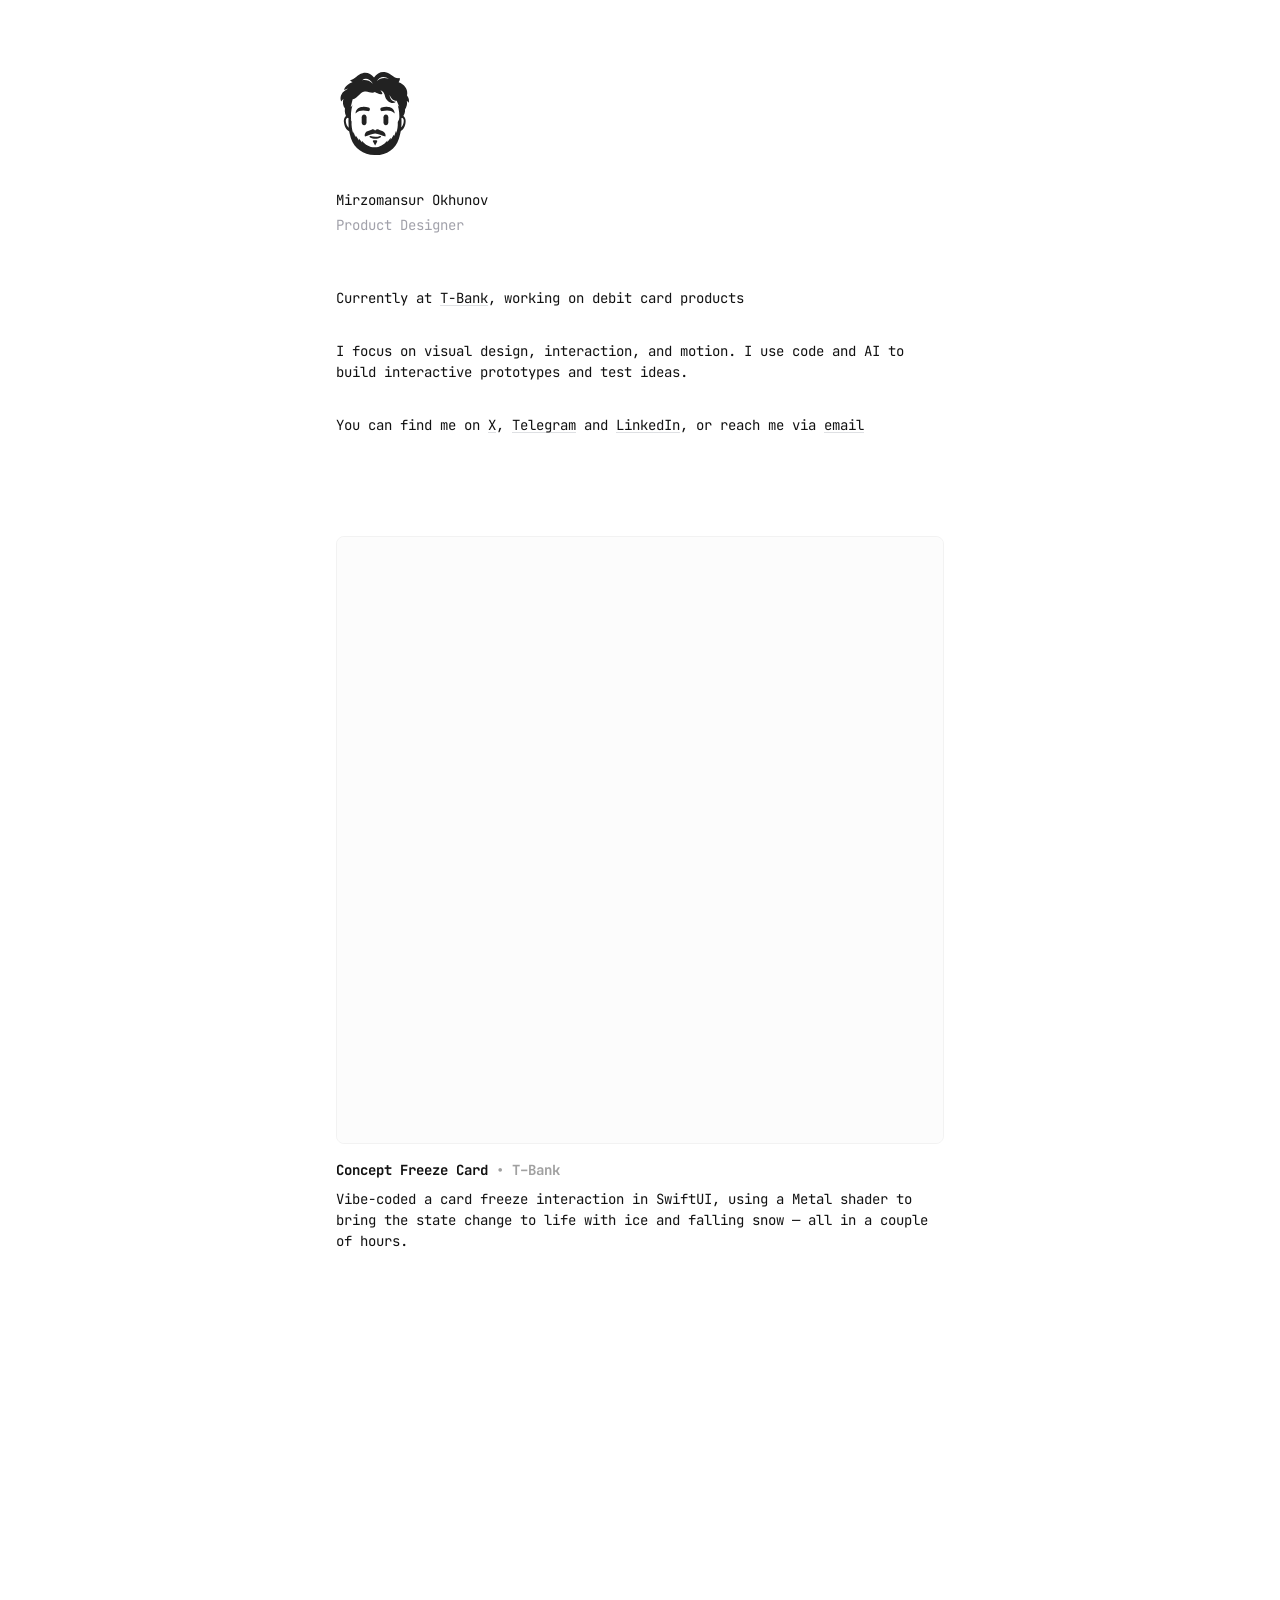
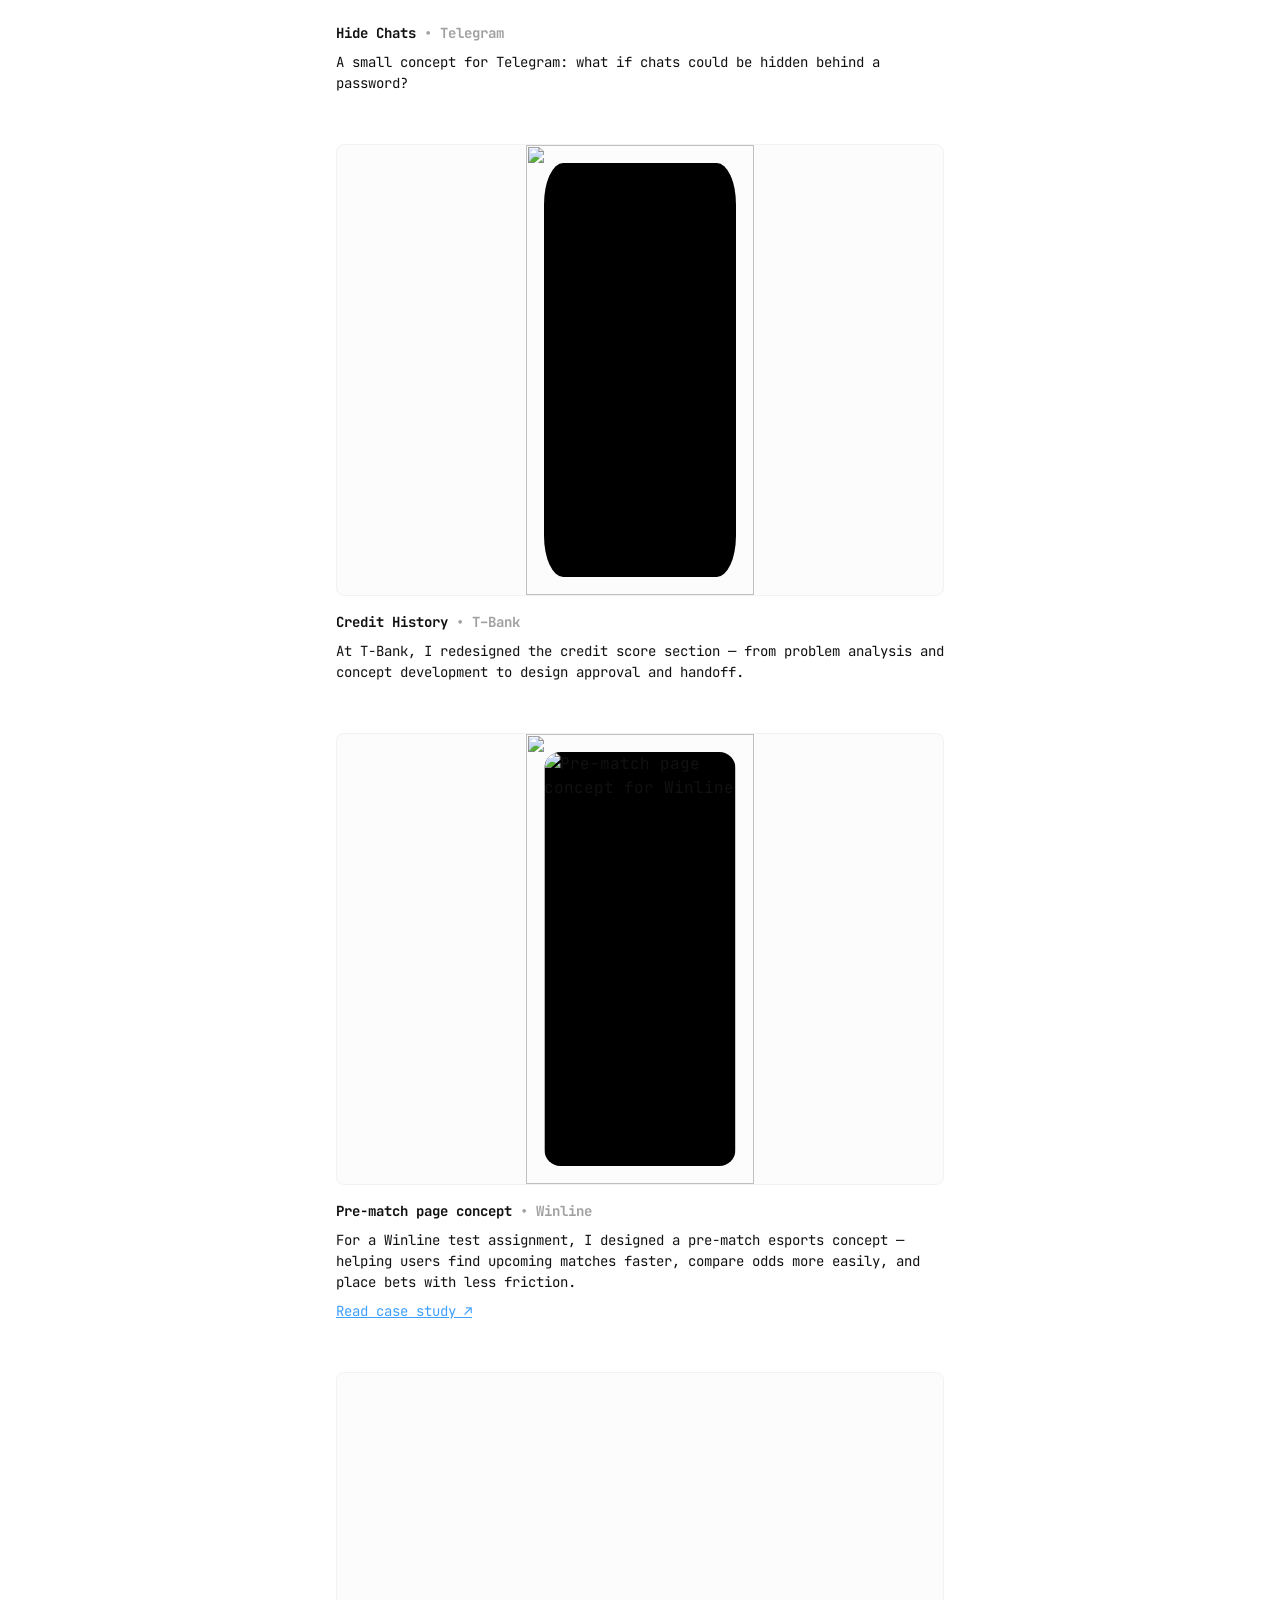
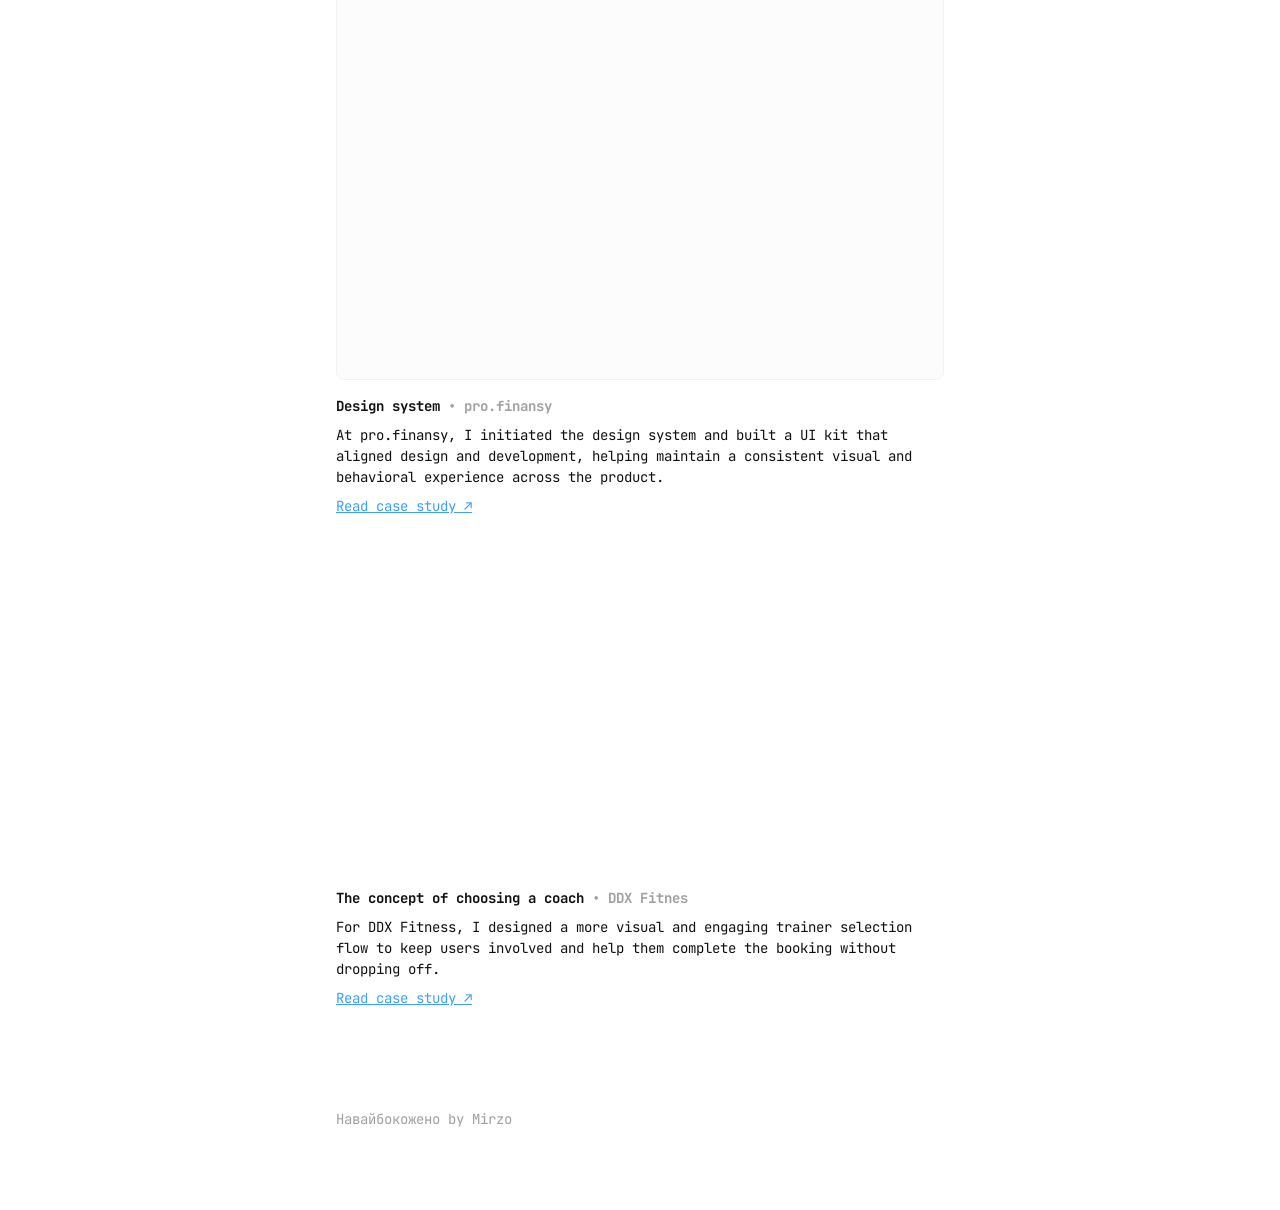
==== commit 92bf78e2: "Refresh portfolio header and refine avatar interactions" ====
--- a/index.html
+++ b/index.html
@@ -15,7 +15,7 @@
     <div class="container">
         <section class="intro">
             <header class="intro__header">
-                <img class="intro__avatar" src="assets/avatar.svg" width="108" height="120" alt="">
+                <img class="intro__avatar" src="assets/avatar.svg" width="80" height="88" alt="">
                 <div class="intro__identity">
                     <h1>Mirzomansur Okhunov</h1>
                     <p>Product Designer</p>
@@ -23,16 +23,13 @@
             </header>
             <div class="intro__body">
                 <p>
-                    I like imagining and building digital products that feel alive — with a clear idea, strong visuals, and thoughtful details.
+                    Currently at <a href="https://www.tbank-online.com/" class="link" target="_blank" rel="noopener noreferrer">T‑Bank</a>, working on debit card products
                 </p>
                 <p>
-                    I use AI tools, vibe coding, motion, and interactive prototypes to explore ideas faster and turn them into clear product experiences.
+                    I focus on visual design, interaction, and motion. I use code and AI to build interactive prototypes and test ideas.
                 </p>
                 <p>
-                    Currently working at <a href="https://www.tbank.ru/" class="link" target="_blank" rel="noopener noreferrer">T–Bank</a>, where I design customer experiences for credit products.
-                </p>
-                <p>
-                    You can find me on <a href="https://x.com/mirzookhnv" class="link" target="_blank" rel="noopener noreferrer">X ↗</a>, <a href="https://t.me/mirzozm" class="link" target="_blank" rel="noopener noreferrer">Telegram ↗</a>, or reach me via <a href="mailto:mirzo.okhunov@gmail.com" class="link">email ↗</a>.
+                    You can find me on <a href="https://x.com/mirzookhnv" class="link" target="_blank" rel="noopener noreferrer">X</a>, <a href="https://t.me/mirzozm" class="link" target="_blank" rel="noopener noreferrer">Telegram</a> and <a href="https://www.linkedin.com/in/mirzo/" class="link" target="_blank" rel="noopener noreferrer">LinkedIn</a>, or reach me via <a href="mailto:mirzo.okhunov@gmail.com" class="link">email</a>
                 </p>
             </div>
         </section>
--- a/style/variables.css
+++ b/style/variables.css
@@ -1,5 +1,5 @@
 :root {
-    --bg-body: #FDFDFC;
+    --bg-body: #FFFFFF;
     --bg-showcase: #FCFCFC;
     --stroke-showcase: #F2F2F2;
     --text-primary: #111111;
--- a/style/styles.css
+++ b/style/styles.css
@@ -13,40 +13,33 @@
 }
 
 .container {
-    max-width: 546px;
+    max-width: 640px;
     margin: 0 auto;
-    padding: 80px 16px;
-}
-
-@media (min-width: 768px) {
-    .container {
-        padding-right: 40px;
-        padding-left: 40px;
-    }
+    padding: 70px 16px 80px;
 }
 
 .intro__header {
     display: flex;
     flex-direction: column;
-    align-items: center;
+    align-items: flex-start;
     gap: 32px;
-    text-align: center;
+    text-align: left;
 }
 
 .intro__avatar {
     display: block;
-    flex: 0 0 120px;
-    width: 108px;
-    height: 120px;
+    flex: 0 0 88px;
+    width: 80px;
+    height: 88px;
     transform: rotate(var(--head-tilt, 0deg));
     transform-origin: 50% 75%;
 }
 
 .intro__avatar-button {
     display: block;
-    flex: 0 0 120px;
-    width: 108px;
-    height: 120px;
+    flex: 0 0 88px;
+    width: 80px;
+    height: 88px;
     padding: 0;
     border: 0;
     border-radius: 50%;
@@ -73,13 +66,19 @@
 .intro__avatar #eye-right,
 .intro__avatar #brow-left,
 .intro__avatar #brow-right,
+.intro__avatar #moustache,
+.intro__avatar #chin,
 .intro__avatar #mouth {
     transform-box: fill-box;
     transform-origin: center;
     transition: transform 280ms cubic-bezier(0.2, 0, 0, 1);
 }
 
-.intro__avatar.is-curious #brow-right {
+.intro__avatar.is-curious-left #brow-left {
+    transform: translateY(-2.7px) rotate(6deg);
+}
+
+.intro__avatar.is-curious-right #brow-right {
     transform: translateY(-2.7px) rotate(-6deg);
 }
 
@@ -92,6 +91,14 @@
     transform: scale(1.22, 1.35);
 }
 
+.intro__avatar[data-emotion="smile"] #moustache {
+    transform: translateY(-0.6px) scaleX(1.06);
+}
+
+.intro__avatar[data-emotion="smile"] #chin {
+    transform: translateY(0.6px) scaleX(1.04);
+}
+
 .intro__avatar[data-emotion="smile"] #brow-left,
 .intro__avatar[data-emotion="smile"] #brow-right {
     transform: translateY(-1.5px);
@@ -111,10 +118,26 @@
     transform: translateY(0.5px) scale(0.42, 1.65);
 }
 
+.intro__avatar[data-emotion="surprised"] #moustache {
+    transform: translateY(-0.7px) scaleX(0.96);
+}
+
+.intro__avatar[data-emotion="surprised"] #chin {
+    transform: translateY(1px) scaleY(0.94);
+}
+
 .intro__avatar[data-emotion="wink"] #mouth {
     transform: rotate(-7deg) scaleX(1.08);
 }
 
+.intro__avatar[data-emotion="wink"] #moustache {
+    transform: translateX(-0.3px) rotate(-4deg);
+}
+
+.intro__avatar[data-emotion="wink"] #chin {
+    transform: translateX(0.3px) rotate(-4deg);
+}
+
 .intro__avatar[data-emotion="skeptical"] #eye-left {
     transform: scaleY(0.38);
 }
@@ -133,6 +156,14 @@
 
 .intro__avatar[data-emotion="skeptical"] #mouth {
     transform: rotate(-5deg) scale(0.85, 0.45);
+}
+
+.intro__avatar[data-emotion="skeptical"] #moustache {
+    transform: translateY(0.4px) rotate(-3deg) scaleX(0.98);
+}
+
+.intro__avatar[data-emotion="skeptical"] #chin {
+    transform: translateY(-0.6px) rotate(-3deg);
 }
 
 @media (prefers-reduced-motion: reduce) {
@@ -143,6 +174,9 @@
     .intro__avatar #eye-right,
     .intro__avatar #brow-left,
     .intro__avatar #brow-right,
+    .intro__avatar #lower-face,
+    .intro__avatar #moustache,
+    .intro__avatar #chin,
     .intro__avatar #mouth {
         transition: none;
         transform: none;
@@ -153,9 +187,6 @@
     min-width: 0;
 }
 
-.intro__header h1,
-.intro__header p,
-.intro__body p,
 .work-list-block > p,
 .work-list-block__link,
 .footer__subtext {
@@ -169,11 +200,10 @@
 }
 
 .intro__header h1 {
-    margin-bottom: 5px;
+    margin-bottom: 4px;
     font-weight: 400;
 }
 
-.intro__header p,
 .footer__subtext {
     color: var(--text-secondary);
 }
@@ -181,8 +211,32 @@
 .intro__body {
     display: flex;
     flex-direction: column;
-    gap: 16px;
-    margin-top: 32px;
+    gap: 32px;
+    margin-top: 52px;
+}
+
+.intro__header h1,
+.intro__header p,
+.intro__body p {
+    font-size: 14px;
+    line-height: 21px;
+}
+
+.intro__header p {
+    color: #a1a1aa;
+}
+
+.intro .link {
+    color: inherit;
+    text-decoration-color: #DEE0E3;
+    text-decoration-thickness: from-font;
+    text-underline-position: from-font;
+    text-decoration-skip-ink: none;
+}
+
+.intro .link:hover {
+    color: inherit;
+    text-decoration-color: currentColor;
 }
 
 .link,
@@ -256,7 +310,6 @@
 
 .phone-showcase__media-frame {
     width: 100%;
-    max-width: 550px;
     aspect-ratio: 1;
     overflow: hidden;
     background: var(--bg-showcase);
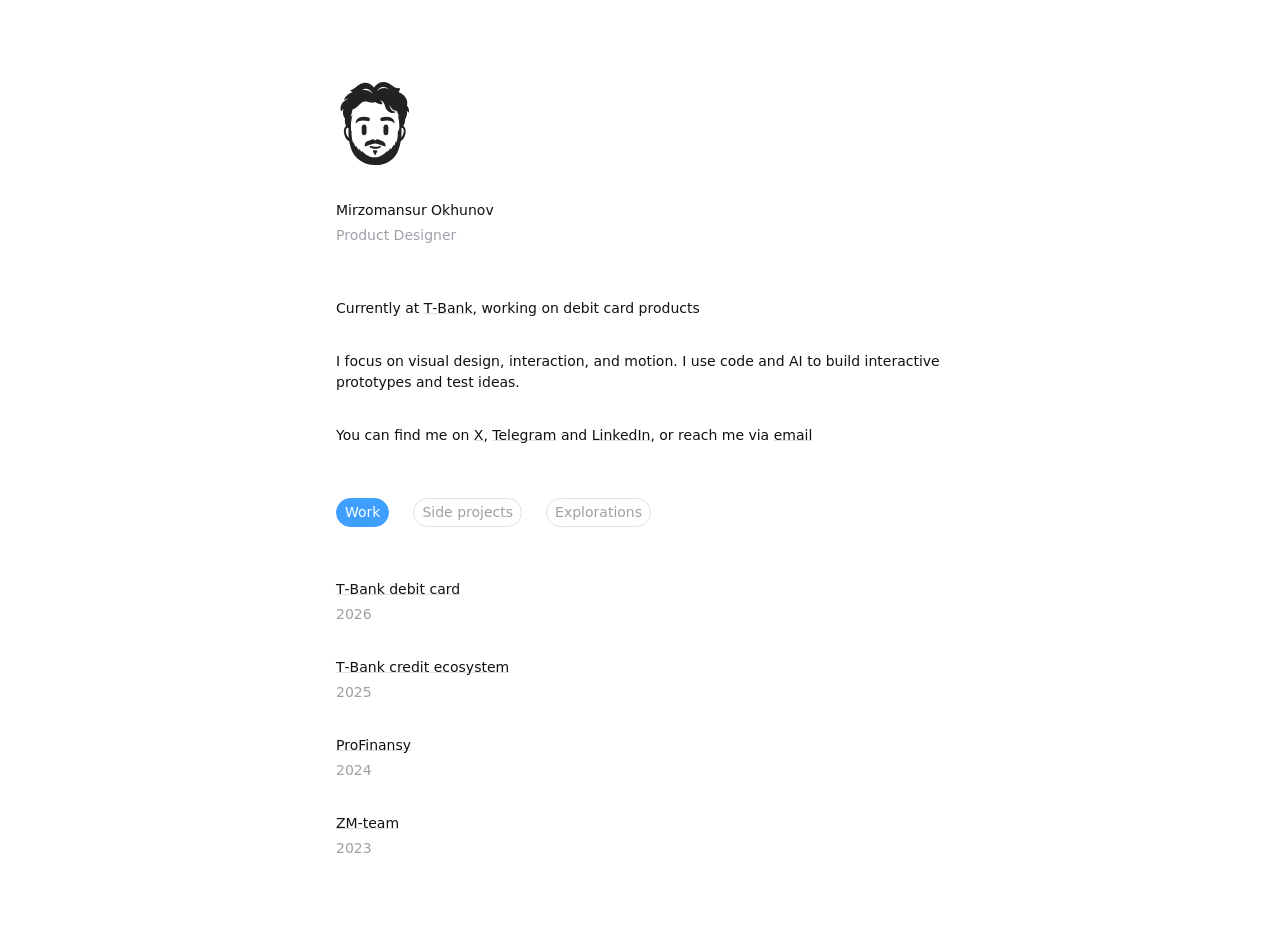
==== commit 8a389955: "Refresh portfolio navigation and add bilingual project case studies" ====
--- a/index.html
+++ b/index.html
@@ -5,14 +5,11 @@
     <meta name="viewport" content="width=device-width, initial-scale=1.0">
     <link rel="icon" href="favicon.ico" type="image/x-icon">
     <title>Mirzomansur Okhunov</title>
-    <link rel="preconnect" href="https://fonts.googleapis.com">
-    <link rel="preconnect" href="https://fonts.gstatic.com" crossorigin>
-    <link href="https://fonts.googleapis.com/css2?family=JetBrains+Mono:wght@400;500;600;700&display=swap" rel="stylesheet">
     <link rel="stylesheet" href="style/variables.css">
     <link rel="stylesheet" href="style/styles.css">
 </head>
 <body>
-    <div class="container">
+    <main class="container">
         <section class="intro">
             <header class="intro__header">
                 <img class="intro__avatar" src="assets/avatar.svg" width="80" height="88" alt="">
@@ -34,8 +31,33 @@
             </div>
         </section>
 
-        <section class="work-list">
-            <div class="work-list-block">
+        <div class="portfolio-content">
+            <div class="portfolio-chips" role="tablist" aria-label="Portfolio categories">
+                <button class="portfolio-chip" id="tab-work" type="button" role="tab" aria-selected="true" aria-controls="panel-work" data-category="work">Work</button>
+                <button class="portfolio-chip" id="tab-side-projects" type="button" role="tab" aria-selected="false" aria-controls="panel-side-projects" data-category="side-projects" tabindex="-1">Side projects</button>
+                <button class="portfolio-chip" id="tab-explorations" type="button" role="tab" aria-selected="false" aria-controls="panel-explorations" data-category="explorations" tabindex="-1">Explorations</button>
+            </div>
+            <section class="work-index" id="panel-work" role="tabpanel" aria-labelledby="tab-work">
+                <details class="work-index__item" data-project="freeze-card" data-preview="debit">
+                    <summary><span class="work-index__title">T‑Bank debit card</span><span class="work-index__year">2026</span></summary>
+                    <div class="work-index__detail"></div>
+                </details>
+                <details class="work-index__item" data-project="credit-history" data-preview="credit">
+                    <summary><span class="work-index__title">T‑Bank credit ecosystem</span><span class="work-index__year">2025</span></summary>
+                    <div class="work-index__detail"></div>
+                </details>
+                <details class="work-index__item" data-project="design-system">
+                    <summary><span class="work-index__title">ProFinansy</span><span class="work-index__year">2024</span></summary>
+                    <div class="work-index__detail"></div>
+                </details>
+                <div class="work-index__item work-index__label"><p class="work-index__title">ZM-team</p><p class="work-index__year">2023</p></div>
+            </section>
+            <section class="work-list" id="panel-side-projects" role="tabpanel" aria-labelledby="tab-side-projects" hidden></section>
+            <section class="work-list" id="panel-explorations" role="tabpanel" aria-labelledby="tab-explorations" hidden></section>
+        </div>
+
+        <section class="project-library" hidden>
+            <div class="work-list-block" id="freeze-card">
                 <section class="phone-showcase phone-showcase--portrait-video">
                     <div class="phone-showcase__media-frame">
                         <video src="assets/card-freeze-concept.mp4" class="phone-showcase__video phone-showcase__video--portrait" preload="metadata" autoplay loop muted playsinline webkit-playsinline aria-label="Card freeze interaction with ice and falling snow"></video>
@@ -45,7 +67,7 @@
                 <p>Vibe-coded a card freeze interaction in SwiftUI, using a Metal shader to bring the state change to life with ice and falling snow — all in a couple of hours.</p>
             </div>
 
-            <div class="work-list-block">
+            <div class="work-list-block" id="hide-chats">
                 <section class="phone-showcase phone-showcase--full-video" data-ready="false">
                     <div class="phone-showcase__media-frame">
                         <video src="assets/telegram-hidechat.mp4" class="phone-showcase__video phone-showcase__video--full" preload="metadata" autoplay loop muted playsinline webkit-playsinline aria-label="Hide Chats concept for Telegram"></video>
@@ -55,7 +77,7 @@
                 <p>A small concept for Telegram: what if chats could be hidden behind a password?</p>
             </div>
 
-            <div class="work-list-block">
+            <div class="work-list-block" id="credit-history">
                 <section class="phone-showcase">
                     <div class="phone-showcase__content">
                         <div class="phone-showcase__phone-container">
@@ -76,29 +98,15 @@
                 <p>At T-Bank, I redesigned the credit score section — from problem analysis and concept development to design approval and handoff.</p>
             </div>
 
-            <div class="work-list-block">
+            <a class="work-list-block work-list-block--case" id="winline" href="work/winline/" aria-label="Winline — Read case study">
                 <section class="phone-showcase">
-                    <div class="phone-showcase__content">
-                        <div class="phone-showcase__phone-container">
-                            <div class="phone-showcase__phone">
-                                <img src="assets/phoneMockup.png" alt="" class="phone-showcase__frame-img" width="227.5" height="450" aria-hidden="true">
-                                <div class="phone-showcase__phone-content">
-                                    <div class="phone-showcase__player">
-                                        <div class="phone-showcase__player-inner">
-                                            <img src="assets/WinlineConcept.png" alt="Pre-match page concept for Winline" class="phone-showcase__video">
-                                        </div>
-                                    </div>
-                                </div>
-                            </div>
-                        </div>
-                    </div>
+                    <img src="assets/winline/cover.png" width="1440" height="1440" alt="Pre-match page concept for Winline" class="phone-showcase__video phone-showcase__video--full" loading="lazy" decoding="async">
                 </section>
-                <p>Pre-match page concept <span>• Winline</span></p>
+                <p class="work-list-block__title">Pre-match page concept <span>• Winline</span></p>
                 <p>For a Winline test assignment, I designed a pre-match esports concept — helping users find upcoming matches faster, compare odds more easily, and place bets with less friction.</p>
-                <a href="#" class="work-list-block__link">Read case study ↗</a>
-            </div>
+            </a>
 
-            <div class="work-list-block">
+            <div class="work-list-block" id="design-system">
                 <section class="phone-showcase phone-showcase--lottie">
                     <div class="phone-showcase__media-frame">
                         <div class="phone-showcase__lottie" id="lottie-design-system" aria-label="Design system animation for pro.finansy"></div>
@@ -106,27 +114,27 @@
                 </section>
                 <p>Design system <span>• pro.finansy</span></p>
                 <p>At pro.finansy, I initiated the design system and built a UI kit that aligned design and development, helping maintain a consistent visual and behavioral experience across the product.</p>
-                <a href="#" class="work-list-block__link">Read case study ↗</a>
             </div>
 
-            <div class="work-list-block">
+            <a class="work-list-block work-list-block--case" id="ddx-fitness" href="work/ddx-fitness/" aria-label="DDX Fitness — Read case study">
                 <section class="phone-showcase phone-showcase--full-video" data-ready="false">
                     <div class="phone-showcase__media-frame">
                         <video src="assets/Render.mp4" poster="assets/FitnessDDX.png" class="phone-showcase__video phone-showcase__video--full" preload="metadata" autoplay loop muted playsinline webkit-playsinline aria-label="Видео концепта фитнес приложения DDX Fitnes"></video>
                     </div>
                 </section>
-                <p>The concept of choosing a coach <span>• DDX Fitnes</span></p>
+                <p class="work-list-block__title">The concept of choosing a coach <span>• DDX Fitnes</span></p>
                 <p>For DDX Fitness, I designed a more visual and engaging trainer selection flow to keep users involved and help them complete the booking without dropping off.</p>
-                <a href="#" class="work-list-block__link">Read case study ↗</a>
-            </div>
+            </a>
         </section>
 
-        <footer class="footer">
-            <p class="footer__subtext">Навайбокожено by Mirzo</p>
-        </footer>
+    </main>
+    <div class="work-preview" aria-hidden="true" inert>
+        <img class="work-preview__image" data-preview-image="debit" src="assets/1600x1200.png" width="1600" height="1200" alt="" decoding="async">
+        <img class="work-preview__image" data-preview-image="credit" src="assets/1600x1200-2.png" width="1600" height="1200" alt="" decoding="async">
     </div>
     <script src="https://cdnjs.cloudflare.com/ajax/libs/bodymovin/5.12.2/lottie.min.js"></script>
     <script src="js/phone-showcase.js"></script>
+    <script src="js/portfolio.js"></script>
     <script src="js/lottie-design-system.js"></script>
     <script type="module" src="js/avatar.js"></script>
 </body>
--- a/style/styles.css
+++ b/style/styles.css
@@ -5,7 +5,7 @@
 }
 
 body {
-    font-family: 'JetBrains Mono', monospace;
+    font-family: ui-sans-serif, system-ui, sans-serif, "Apple Color Emoji", "Segoe UI Emoji", "Segoe UI Symbol", "Noto Color Emoji";
     font-weight: 400;
     line-height: 1.5;
     color: var(--text-primary);
@@ -13,9 +13,9 @@
 }
 
 .container {
-    max-width: 640px;
+    max-width: 672px;
     margin: 0 auto;
-    padding: 70px 16px 80px;
+    padding: 80px 32px;
 }
 
 .intro__header {
@@ -54,8 +54,7 @@
 }
 
 .intro__avatar-button:focus-visible {
-    outline: 2px solid var(--text-primary);
-    outline-offset: 6px;
+    outline: none;
 }
 
 .intro__avatar-button.is-pointer-focused:focus {
@@ -188,24 +187,18 @@
 }
 
 .work-list-block > p,
-.work-list-block__link,
-.footer__subtext {
+.work-list-block__link {
     font-size: 14px;
 }
 
 .intro__header h1,
-.intro__header p,
-.footer__subtext {
+.intro__header p {
     line-height: 21px;
 }
 
 .intro__header h1 {
     margin-bottom: 4px;
     font-weight: 400;
-}
-
-.footer__subtext {
-    color: var(--text-secondary);
 }
 
 .intro__body {
@@ -260,6 +253,23 @@
 .work-list-block {
     display: flex;
     flex-direction: column;
+}
+
+.work-list-block--case {
+    color: inherit;
+    text-decoration: none;
+    -webkit-tap-highlight-color: transparent;
+}
+
+.work-list-block--case .work-list-block__title {
+    text-decoration: underline;
+    text-decoration-color: transparent;
+    text-underline-offset: 3px;
+    transition: text-decoration-color 160ms ease;
+}
+
+.work-list-block--case:focus-visible .work-list-block__title {
+    text-decoration-color: currentColor;
 }
 
 .work-list-block > p:first-of-type {
@@ -419,9 +429,212 @@
     height: 100%;
 }
 
-.footer {
+[hidden] {
+    display: none !important;
+}
+
+.portfolio-content {
+    margin-top: 52px;
+    font-size: 14px;
+    line-height: 21px;
+}
+
+.portfolio-chips {
+    display: flex;
+    align-items: center;
+    flex-wrap: nowrap;
+    gap: 24px;
+    overflow-x: auto;
+    scrollbar-width: none;
+    padding: 8px 32px;
+    margin: -8px -32px 44px;
+    scroll-padding-inline: 32px;
+}
+
+.portfolio-chips::-webkit-scrollbar {
+    display: none;
+}
+
+.portfolio-chips[data-overflow="right"] {
+    mask-image: linear-gradient(to right, #000 calc(100% - 24px), transparent);
+}
+
+.portfolio-chips[data-overflow="left"] {
+    mask-image: linear-gradient(to right, transparent, #000 24px);
+}
+
+.portfolio-chips[data-overflow="both"] {
+    mask-image: linear-gradient(to right, transparent, #000 24px, #000 calc(100% - 24px), transparent);
+}
+
+.portfolio-chip {
+    position: relative;
+    flex-shrink: 0;
+    padding: 3px 8px;
+    border: 1px solid #dee0e3;
+    border-radius: 100px;
+    background: transparent;
+    color: var(--text-secondary);
+    font: inherit;
+    white-space: nowrap;
+    cursor: pointer;
+    -webkit-tap-highlight-color: transparent;
+    transition: color 180ms ease, background-color 180ms ease, border-color 180ms ease, transform 180ms ease;
+}
+
+.portfolio-chip::before {
+    content: "";
+    position: absolute;
+    inset: -8px 0;
+}
+
+.portfolio-chip[aria-selected="true"] {
+    border-color: var(--text-hyperlink);
+    background: var(--text-hyperlink);
+    color: #fff;
+}
+
+.portfolio-chip:not(:disabled):not([aria-selected="true"]):hover {
+    color: var(--text-primary);
+    border-color: #a1a1aa;
+}
+
+.portfolio-chip:not(:disabled):active {
+    transform: scale(0.96);
+}
+
+.portfolio-chip:disabled {
+    cursor: default;
+}
+
+a:focus,
+button:focus,
+summary:focus {
+    outline: none;
+}
+
+.work-index summary:focus-visible .work-index__title,
+.link:focus-visible {
+    text-decoration-color: currentColor;
+}
+
+.work-index {
     display: flex;
     flex-direction: column;
-    gap: 4px;
-    margin-top: 100px;
-}
+    gap: 32px;
+}
+
+.work-index summary,
+.work-index__label {
+    width: fit-content;
+    max-width: 100%;
+    list-style: none;
+    cursor: pointer;
+}
+
+.work-index summary::-webkit-details-marker {
+    display: none;
+}
+
+.work-index__title,
+.work-index__year {
+    display: block;
+    font-weight: 400;
+}
+
+.work-index__title {
+    text-decoration: underline;
+    text-decoration-color: #dee0e3;
+    text-decoration-thickness: from-font;
+    text-underline-position: from-font;
+    text-decoration-skip-ink: none;
+}
+
+.work-index summary:hover .work-index__title,
+.work-index__label:hover .work-index__title {
+    text-decoration-color: currentColor;
+}
+
+.work-index__year {
+    margin-top: 4px;
+    color: var(--text-secondary);
+}
+
+.work-index__detail {
+    padding: 24px 0 8px;
+}
+
+.portfolio-content > .work-list {
+    margin-top: 0;
+}
+
+.work-preview {
+    position: fixed;
+    z-index: 10;
+    width: 400px;
+    aspect-ratio: 4 / 3;
+    overflow: hidden;
+    border-radius: 12px;
+    background: #fcfcfc;
+    box-shadow: 0 0 0 1px rgb(0 0 0 / 6%);
+    pointer-events: none;
+    visibility: hidden;
+    opacity: 0;
+    transition: opacity 600ms cubic-bezier(0.16, 1, 0.3, 1), visibility 0s 600ms;
+}
+
+.work-preview.is-visible {
+    visibility: visible;
+    opacity: 1;
+    transition-delay: 0s;
+}
+
+.work-preview__image {
+    position: absolute;
+    inset: 0;
+    display: block;
+    width: 100%;
+    height: 100%;
+    object-fit: contain;
+    opacity: 0;
+    filter: blur(10px);
+    transform: scale(0.97);
+    transition: opacity 600ms cubic-bezier(0.16, 1, 0.3, 1),
+        filter 600ms cubic-bezier(0.16, 1, 0.3, 1),
+        transform 600ms cubic-bezier(0.16, 1, 0.3, 1);
+}
+
+.work-preview.is-visible .work-preview__image.is-active {
+    opacity: 1;
+    filter: blur(0);
+    transform: scale(1);
+}
+
+@media (max-width: 767px), (hover: none), (pointer: coarse) {
+    .work-preview {
+        display: none;
+    }
+}
+
+@media (max-width: 480px) {
+    .container {
+        padding: 48px 24px 64px;
+    }
+
+    .portfolio-chips {
+        gap: 12px;
+        padding-inline: 24px;
+        margin-inline: -24px;
+        scroll-padding-inline: 24px;
+    }
+}
+
+@media (prefers-reduced-motion: reduce) {
+    .work-preview,
+    .work-preview__image,
+    .portfolio-chip,
+    .phone-showcase--full-video,
+    .phone-showcase__phone-content--video .phone-showcase__player {
+        transition: none;
+    }
+}
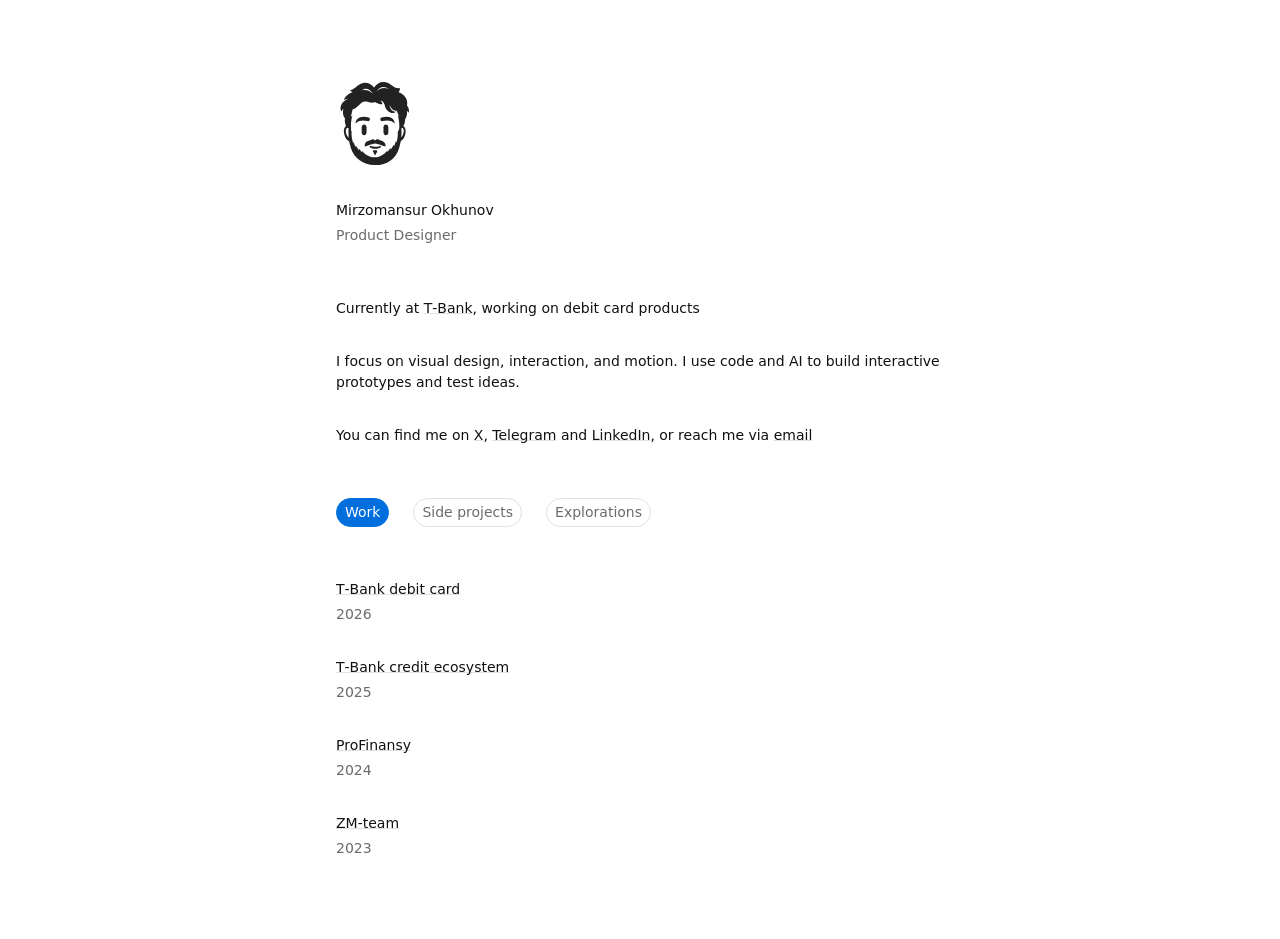
==== commit 042cbf76: "Add Amid case study and polish portfolio explorations" ====
--- a/index.html
+++ b/index.html
@@ -57,20 +57,30 @@
         </div>
 
         <section class="project-library" hidden>
+            <div class="work-list-block" id="app-switcher">
+                <a class="phone-showcase phone-showcase--portrait-video phone-showcase--ambient" href="https://x.com/mirzookhnv/status/2106718436919504916?s=20" target="_blank" rel="noopener noreferrer" aria-label="App Switcher Reordering — View post on X">
+                    <div class="phone-showcase__media-frame">
+                        <video data-src="assets/app-switcher-reordering.mp4" poster="assets/app-switcher-poster.jpg" width="720" height="978" class="phone-showcase__video phone-showcase__video--contain phone-showcase__video--app-switcher" preload="metadata" loop muted playsinline webkit-playsinline aria-label="A concept for reordering apps in the iOS app switcher"></video>
+                    </div>
+                </a>
+                <p>App Switcher Reordering <span>• iOS</span></p>
+                <p>A concept for iOS: drag app cards to rearrange them in the app switcher.</p>
+            </div>
+
             <div class="work-list-block" id="freeze-card">
-                <section class="phone-showcase phone-showcase--portrait-video">
+                <a class="phone-showcase phone-showcase--portrait-video phone-showcase--ambient" href="https://x.com/mirzookhnv/status/2054847073028091910?s=20" target="_blank" rel="noopener noreferrer" aria-label="Concept Freeze Card — View post on X">
                     <div class="phone-showcase__media-frame">
-                        <video src="assets/card-freeze-concept.mp4" class="phone-showcase__video phone-showcase__video--portrait" preload="metadata" autoplay loop muted playsinline webkit-playsinline aria-label="Card freeze interaction with ice and falling snow"></video>
+                        <video data-src="assets/card-freeze-concept.mp4" poster="assets/card-freeze-poster.jpg" width="603" height="1080" class="phone-showcase__video phone-showcase__video--contain phone-showcase__video--freeze-card" preload="metadata" loop muted playsinline webkit-playsinline aria-label="Card freeze interaction with ice and falling snow"></video>
                     </div>
-                </section>
+                </a>
                 <p>Concept Freeze Card <span>• T–Bank</span></p>
                 <p>Vibe-coded a card freeze interaction in SwiftUI, using a Metal shader to bring the state change to life with ice and falling snow — all in a couple of hours.</p>
             </div>
 
             <div class="work-list-block" id="hide-chats">
-                <section class="phone-showcase phone-showcase--full-video" data-ready="false">
+                <section class="phone-showcase phone-showcase--full-video">
                     <div class="phone-showcase__media-frame">
-                        <video src="assets/telegram-hidechat.mp4" class="phone-showcase__video phone-showcase__video--full" preload="metadata" autoplay loop muted playsinline webkit-playsinline aria-label="Hide Chats concept for Telegram"></video>
+                        <video data-src="assets/telegram-hidechat.mp4" poster="assets/telegram-hidechat-poster.jpg" width="1080" height="1080" class="phone-showcase__video phone-showcase__video--full" preload="metadata" loop muted playsinline webkit-playsinline aria-label="Hide Chats concept for Telegram"></video>
                     </div>
                 </section>
                 <p>Hide Chats <span>• Telegram</span></p>
@@ -83,10 +93,10 @@
                         <div class="phone-showcase__phone-container">
                             <div class="phone-showcase__phone phone-showcase__phone--credit">
                                 <img src="assets/phoneMockup.png" alt="" class="phone-showcase__frame-img" width="227.5" height="450" aria-hidden="true">
-                                <div class="phone-showcase__phone-content phone-showcase__phone-content--video" data-ready="false">
+                                <div class="phone-showcase__phone-content phone-showcase__phone-content--video">
                                     <div class="phone-showcase__player">
                                         <div class="phone-showcase__player-inner">
-                                            <video src="assets/rating.mp4" poster="assets/CreditHistory.png" class="phone-showcase__video" preload="metadata" autoplay loop muted playsinline webkit-playsinline></video>
+                                            <video data-src="assets/rating.mp4" poster="assets/CreditHistory.png" width="1206" height="2622" class="phone-showcase__video" preload="metadata" loop muted playsinline webkit-playsinline></video>
                                         </div>
                                     </div>
                                 </div>
@@ -97,6 +107,14 @@
                 <p>Credit History <span>• T–Bank</span></p>
                 <p>At T-Bank, I redesigned the credit score section — from problem analysis and concept development to design approval and handoff.</p>
             </div>
+
+            <a class="work-list-block work-list-block--case" id="amid" href="work/amid/" aria-label="Amid — Read case study">
+                <section class="phone-showcase">
+                    <img src="assets/amid/cover.png" width="1440" height="1440" alt="Amid grocery app redesign with a loyalty card and product offers" class="phone-showcase__video phone-showcase__video--full" loading="lazy" decoding="async">
+                </section>
+                <p class="work-list-block__title">Grocery app redesign <span>• Amid</span></p>
+                <p>I helped redesign Amid’s grocery app, developed its loyalty mechanics from scratch, and created category imagery with Midjourney. The client approved the design, which we handed off to development.</p>
+            </a>
 
             <a class="work-list-block work-list-block--case" id="winline" href="work/winline/" aria-label="Winline — Read case study">
                 <section class="phone-showcase">
@@ -117,9 +135,9 @@
             </div>
 
             <a class="work-list-block work-list-block--case" id="ddx-fitness" href="work/ddx-fitness/" aria-label="DDX Fitness — Read case study">
-                <section class="phone-showcase phone-showcase--full-video" data-ready="false">
+                <section class="phone-showcase phone-showcase--full-video">
                     <div class="phone-showcase__media-frame">
-                        <video src="assets/Render.mp4" poster="assets/FitnessDDX.png" class="phone-showcase__video phone-showcase__video--full" preload="metadata" autoplay loop muted playsinline webkit-playsinline aria-label="Видео концепта фитнес приложения DDX Fitnes"></video>
+                        <video data-src="assets/Render.mp4" poster="assets/FitnessDDX.png" width="1080" height="1080" class="phone-showcase__video phone-showcase__video--full" preload="metadata" loop muted playsinline webkit-playsinline aria-label="Видео концепта фитнес приложения DDX Fitnes"></video>
                     </div>
                 </section>
                 <p class="work-list-block__title">The concept of choosing a coach <span>• DDX Fitnes</span></p>
--- a/style/variables.css
+++ b/style/variables.css
@@ -3,7 +3,7 @@
     --bg-showcase: #FCFCFC;
     --stroke-showcase: #F2F2F2;
     --text-primary: #111111;
-    --text-secondary: rgba(17, 17, 17, 0.4);
-    --text-hyperlink: #3E9FFF;
-    --text-hyperlink-hover: #006FDD;
+    --text-secondary: #6B6B6B;
+    --text-hyperlink: #006FDD;
+    --text-hyperlink-hover: #005BB5;
 }
--- a/style/styles.css
+++ b/style/styles.css
@@ -51,14 +51,6 @@
 
 .intro__avatar-button:active {
     transform: scale(0.96);
-}
-
-.intro__avatar-button:focus-visible {
-    outline: none;
-}
-
-.intro__avatar-button.is-pointer-focused:focus {
-    outline: none;
 }
 
 .intro__avatar #eye-left,
@@ -216,7 +208,7 @@
 }
 
 .intro__header p {
-    color: #a1a1aa;
+    color: var(--text-secondary);
 }
 
 .intro .link {
@@ -309,20 +301,27 @@
     justify-content: center;
 }
 
-.phone-showcase--full-video {
-    opacity: 0;
-    transition: opacity 1s ease;
-}
-
-.phone-showcase--full-video[data-ready="true"] {
-    opacity: 1;
-}
-
 .phone-showcase__media-frame {
     width: 100%;
     aspect-ratio: 1;
     overflow: hidden;
     background: var(--bg-showcase);
+}
+
+.phone-showcase--ambient .phone-showcase__media-frame {
+    position: relative;
+    isolation: isolate;
+}
+
+.phone-showcase--ambient .phone-showcase__media-frame::before {
+    position: absolute;
+    z-index: -1;
+    inset: -10%;
+    content: '';
+    background: var(--showcase-backdrop) center / cover no-repeat;
+    filter: blur(28px);
+    opacity: 0.75;
+    pointer-events: none;
 }
 
 .phone-showcase--full-video .phone-showcase__media-frame {
@@ -387,12 +386,6 @@
 .phone-showcase__phone-content--video .phone-showcase__player {
     position: relative;
     z-index: 2;
-    opacity: 0;
-    transition: opacity 1s ease;
-}
-
-.phone-showcase__phone-content--video[data-ready="true"] .phone-showcase__player {
-    opacity: 1;
 }
 
 .phone-showcase__video {
@@ -415,6 +408,20 @@
 
 .phone-showcase__video--portrait {
     object-position: center;
+}
+
+.phone-showcase__video--contain {
+    object-fit: contain;
+}
+
+/* Match the phone sizes across recordings with different amounts of background. */
+.phone-showcase__video--app-switcher {
+    transform: translateY(1.5%) scale(1.12);
+}
+
+.phone-showcase__video--freeze-card {
+    transform: translateY(-6.7%) scale(1.42);
+    clip-path: inset(19.5% 0 0);
 }
 
 .phone-showcase__lottie {
@@ -507,10 +514,11 @@
     cursor: default;
 }
 
-a:focus,
-button:focus,
-summary:focus {
-    outline: none;
+a:focus-visible,
+button:focus-visible,
+summary:focus-visible {
+    outline: 2px solid var(--text-primary);
+    outline-offset: 4px;
 }
 
 .work-index summary:focus-visible .work-index__title,
@@ -632,9 +640,7 @@
 @media (prefers-reduced-motion: reduce) {
     .work-preview,
     .work-preview__image,
-    .portfolio-chip,
-    .phone-showcase--full-video,
-    .phone-showcase__phone-content--video .phone-showcase__player {
+    .portfolio-chip {
         transition: none;
     }
 }
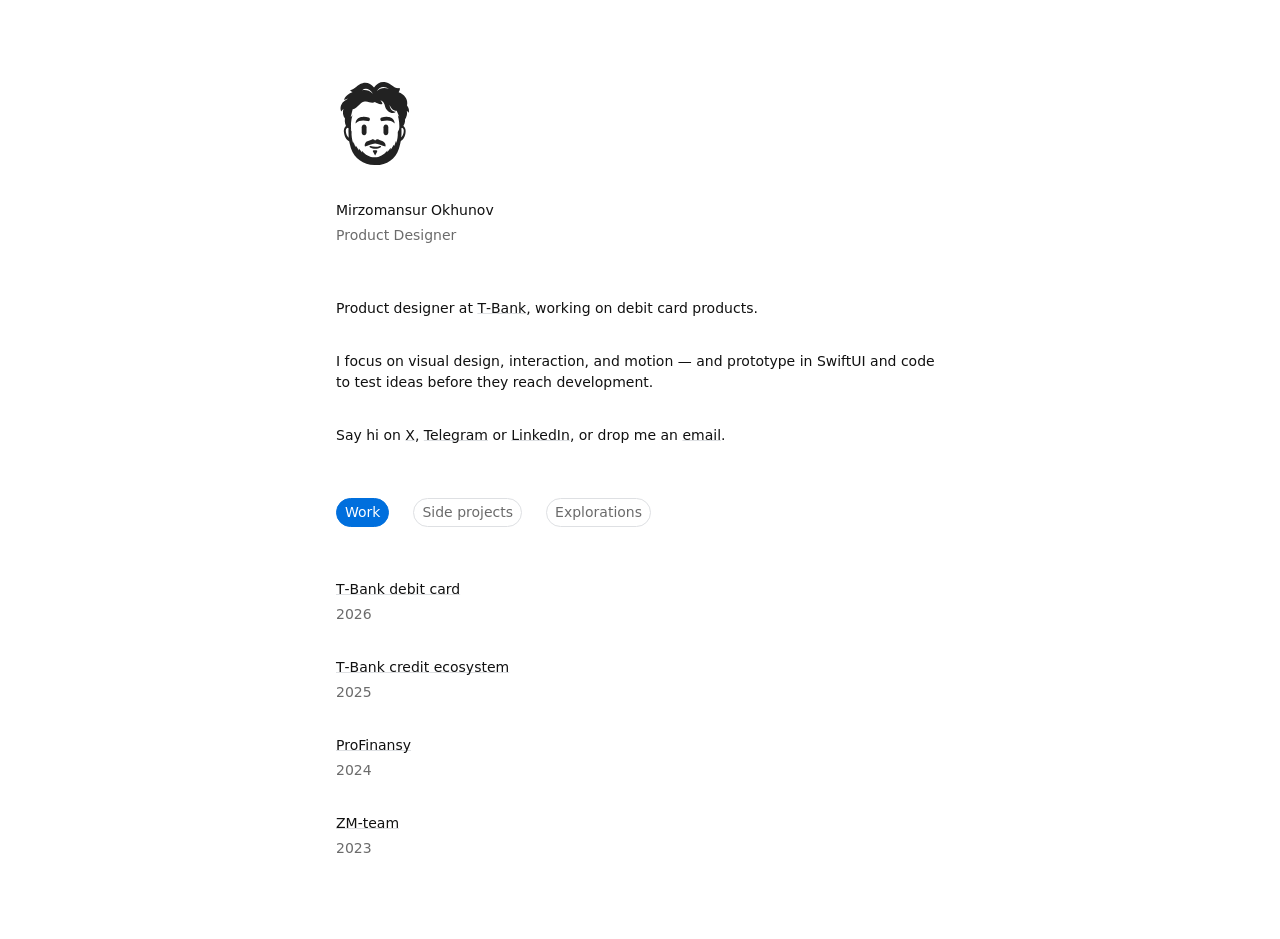
==== commit a38af816: "Rewrite copy, add case page OG tags, lazy-load Lottie, clean up assets - Tighter intro and project d" ====
--- a/index.html
+++ b/index.html
@@ -4,7 +4,38 @@
     <meta charset="UTF-8">
     <meta name="viewport" content="width=device-width, initial-scale=1.0">
     <link rel="icon" href="favicon.ico" type="image/x-icon">
-    <title>Mirzomansur Okhunov</title>
+    <link rel="apple-touch-icon" href="assets/apple-touch-icon.png">
+    <title>Mirzomansur Okhunov — Product Designer</title>
+    <meta name="description" content="Product designer at T‑Bank working on debit card products. Visual design, interaction and motion, with prototypes built in code.">
+    <link rel="canonical" href="https://mirzo.works/">
+    <meta name="theme-color" content="#ffffff">
+    <meta property="og:type" content="website">
+    <meta property="og:url" content="https://mirzo.works/">
+    <meta property="og:site_name" content="Mirzomansur Okhunov">
+    <meta property="og:title" content="Mirzomansur Okhunov — Product Designer">
+    <meta property="og:description" content="Product designer at T‑Bank. Visual design, interaction and motion, with prototypes built in code.">
+    <meta property="og:image" content="https://mirzo.works/assets/og-image.jpg">
+    <meta property="og:image:width" content="1200">
+    <meta property="og:image:height" content="630">
+    <meta property="og:image:alt" content="T‑Bank debit card screen designed by Mirzomansur Okhunov">
+    <meta name="twitter:card" content="summary_large_image">
+    <meta name="twitter:site" content="@mirzookhnv">
+    <script type="application/ld+json">
+    {
+        "@context": "https://schema.org",
+        "@type": "Person",
+        "name": "Mirzomansur Okhunov",
+        "jobTitle": "Product Designer",
+        "worksFor": { "@type": "Organization", "name": "T‑Bank" },
+        "url": "https://mirzo.works/",
+        "image": "https://mirzo.works/assets/apple-touch-icon.png",
+        "sameAs": [
+            "https://x.com/mirzookhnv",
+            "https://t.me/mirzozm",
+            "https://www.linkedin.com/in/mirzo/"
+        ]
+    }
+    </script>
     <link rel="stylesheet" href="style/variables.css">
     <link rel="stylesheet" href="style/styles.css">
 </head>
@@ -20,13 +51,13 @@
             </header>
             <div class="intro__body">
                 <p>
-                    Currently at <a href="https://www.tbank-online.com/" class="link" target="_blank" rel="noopener noreferrer">T‑Bank</a>, working on debit card products
+                    Product designer at <a href="https://www.tbank-online.com/" class="link" target="_blank" rel="noopener noreferrer">T‑Bank</a>, working on debit card products.
                 </p>
                 <p>
-                    I focus on visual design, interaction, and motion. I use code and AI to build interactive prototypes and test ideas.
+                    I focus on visual design, interaction, and motion — and prototype in SwiftUI and code to test ideas before they reach development.
                 </p>
                 <p>
-                    You can find me on <a href="https://x.com/mirzookhnv" class="link" target="_blank" rel="noopener noreferrer">X</a>, <a href="https://t.me/mirzozm" class="link" target="_blank" rel="noopener noreferrer">Telegram</a> and <a href="https://www.linkedin.com/in/mirzo/" class="link" target="_blank" rel="noopener noreferrer">LinkedIn</a>, or reach me via <a href="mailto:mirzo.okhunov@gmail.com" class="link">email</a>
+                    Say hi on <a href="https://x.com/mirzookhnv" class="link" target="_blank" rel="noopener noreferrer">X</a>, <a href="https://t.me/mirzozm" class="link" target="_blank" rel="noopener noreferrer">Telegram</a> or <a href="https://www.linkedin.com/in/mirzo/" class="link" target="_blank" rel="noopener noreferrer">LinkedIn</a>, or drop me an <a href="mailto:mirzo.okhunov@gmail.com" class="link">email</a>.
                 </p>
             </div>
         </section>
@@ -73,8 +104,8 @@
                         <video data-src="assets/card-freeze-concept.mp4" poster="assets/card-freeze-poster.jpg" width="603" height="1080" class="phone-showcase__video phone-showcase__video--contain phone-showcase__video--freeze-card" preload="metadata" loop muted playsinline webkit-playsinline aria-label="Card freeze interaction with ice and falling snow"></video>
                     </div>
                 </a>
-                <p>Concept Freeze Card <span>• T–Bank</span></p>
-                <p>Vibe-coded a card freeze interaction in SwiftUI, using a Metal shader to bring the state change to life with ice and falling snow — all in a couple of hours.</p>
+                <p>Concept Freeze Card <span>• T‑Bank</span></p>
+                <p>A card freeze interaction prototyped in SwiftUI, with a custom Metal shader that turns the state change into ice and falling snow.</p>
             </div>
 
             <div class="work-list-block" id="hide-chats">
@@ -104,53 +135,52 @@
                         </div>
                     </div>
                 </section>
-                <p>Credit History <span>• T–Bank</span></p>
-                <p>At T-Bank, I redesigned the credit score section — from problem analysis and concept development to design approval and handoff.</p>
+                <p>Credit History <span>• T‑Bank</span></p>
+                <p>Redesigned T‑Bank’s credit score section end to end — from problem analysis and concept to design approval and handoff.</p>
             </div>
 
             <a class="work-list-block work-list-block--case" id="amid" href="work/amid/" aria-label="Amid — Read case study">
                 <section class="phone-showcase">
-                    <img src="assets/amid/cover.png" width="1440" height="1440" alt="Amid grocery app redesign with a loyalty card and product offers" class="phone-showcase__video phone-showcase__video--full" loading="lazy" decoding="async">
+                    <img src="assets/amid/cover.webp" width="1440" height="1440" alt="Amid grocery app redesign with a loyalty card and product offers" class="phone-showcase__video phone-showcase__video--full" loading="lazy" decoding="async">
                 </section>
                 <p class="work-list-block__title">Grocery app redesign <span>• Amid</span></p>
-                <p>I helped redesign Amid’s grocery app, developed its loyalty mechanics from scratch, and created category imagery with Midjourney. The client approved the design, which we handed off to development.</p>
+                <p>Redesigned Amid’s grocery app with the team, built its loyalty mechanics from scratch, and created category imagery in Midjourney. Approved by the client and handed off to development.</p>
             </a>
 
             <a class="work-list-block work-list-block--case" id="winline" href="work/winline/" aria-label="Winline — Read case study">
                 <section class="phone-showcase">
-                    <img src="assets/winline/cover.png" width="1440" height="1440" alt="Pre-match page concept for Winline" class="phone-showcase__video phone-showcase__video--full" loading="lazy" decoding="async">
+                    <img src="assets/winline/cover.webp" width="1440" height="1440" alt="Pre-match page concept for Winline" class="phone-showcase__video phone-showcase__video--full" loading="lazy" decoding="async">
                 </section>
                 <p class="work-list-block__title">Pre-match page concept <span>• Winline</span></p>
-                <p>For a Winline test assignment, I designed a pre-match esports concept — helping users find upcoming matches faster, compare odds more easily, and place bets with less friction.</p>
+                <p>A pre-match esports concept for a Winline test assignment: find upcoming matches faster, compare odds at a glance, and place a bet in fewer steps.</p>
             </a>
 
             <div class="work-list-block" id="design-system">
                 <section class="phone-showcase phone-showcase--lottie">
                     <div class="phone-showcase__media-frame">
-                        <div class="phone-showcase__lottie" id="lottie-design-system" aria-label="Design system animation for pro.finansy"></div>
+                        <div class="phone-showcase__lottie" id="lottie-design-system" aria-label="Design system animation for ProFinansy"></div>
                     </div>
                 </section>
-                <p>Design system <span>• pro.finansy</span></p>
-                <p>At pro.finansy, I initiated the design system and built a UI kit that aligned design and development, helping maintain a consistent visual and behavioral experience across the product.</p>
+                <p>Design system <span>• ProFinansy</span></p>
+                <p>Started ProFinansy’s design system and built the UI kit that keeps design and development in sync, so the product looks and behaves consistently.</p>
             </div>
 
             <a class="work-list-block work-list-block--case" id="ddx-fitness" href="work/ddx-fitness/" aria-label="DDX Fitness — Read case study">
                 <section class="phone-showcase phone-showcase--full-video">
                     <div class="phone-showcase__media-frame">
-                        <video data-src="assets/Render.mp4" poster="assets/FitnessDDX.png" width="1080" height="1080" class="phone-showcase__video phone-showcase__video--full" preload="metadata" loop muted playsinline webkit-playsinline aria-label="Видео концепта фитнес приложения DDX Fitnes"></video>
+                        <video data-src="assets/Render.mp4" poster="assets/FitnessDDX.png" width="1080" height="1080" class="phone-showcase__video phone-showcase__video--full" preload="metadata" loop muted playsinline webkit-playsinline aria-label="Видео концепта фитнес приложения DDX Fitness"></video>
                     </div>
                 </section>
-                <p class="work-list-block__title">The concept of choosing a coach <span>• DDX Fitnes</span></p>
-                <p>For DDX Fitness, I designed a more visual and engaging trainer selection flow to keep users involved and help them complete the booking without dropping off.</p>
+                <p class="work-list-block__title">The concept of choosing a coach <span>• DDX Fitness</span></p>
+                <p>A more visual trainer selection flow for DDX Fitness, designed to keep people engaged all the way to a completed booking.</p>
             </a>
         </section>
 
     </main>
     <div class="work-preview" aria-hidden="true" inert>
-        <img class="work-preview__image" data-preview-image="debit" src="assets/1600x1200.png" width="1600" height="1200" alt="" decoding="async">
-        <img class="work-preview__image" data-preview-image="credit" src="assets/1600x1200-2.png" width="1600" height="1200" alt="" decoding="async">
+        <img class="work-preview__image" data-preview-image="debit" src="assets/1600x1200.webp" width="1600" height="1200" alt="" decoding="async">
+        <img class="work-preview__image" data-preview-image="credit" src="assets/1600x1200-2.webp" width="1600" height="1200" alt="" decoding="async">
     </div>
-    <script src="https://cdnjs.cloudflare.com/ajax/libs/bodymovin/5.12.2/lottie.min.js"></script>
     <script src="js/phone-showcase.js"></script>
     <script src="js/portfolio.js"></script>
     <script src="js/lottie-design-system.js"></script>
--- a/style/styles.css
+++ b/style/styles.css
@@ -618,9 +618,46 @@
     transform: scale(1);
 }
 
+/* Inline copy of the hover preview, shown when a work item is tapped on touch / narrow screens */
+.work-index__preview {
+    display: none;
+}
+
 @media (max-width: 767px), (hover: none), (pointer: coarse) {
     .work-preview {
         display: none;
+    }
+
+    .work-index__preview {
+        display: block;
+        aspect-ratio: 4 / 3;
+        overflow: hidden;
+        border-radius: 12px;
+        background: #fcfcfc;
+        box-shadow: 0 0 0 1px rgb(0 0 0 / 6%);
+    }
+
+    .work-index__preview img {
+        display: block;
+        width: 100%;
+        height: 100%;
+        object-fit: contain;
+    }
+
+    details[open] .work-index__preview img {
+        animation: work-preview-in 600ms cubic-bezier(0.16, 1, 0.3, 1);
+    }
+
+    .work-index__detail:has(> .work-index__preview) > :not(.work-index__preview) {
+        display: none;
+    }
+}
+
+@keyframes work-preview-in {
+    from {
+        opacity: 0;
+        filter: blur(10px);
+        transform: scale(0.97);
     }
 }
 
@@ -643,4 +680,8 @@
     .portfolio-chip {
         transition: none;
     }
-}
+
+    details[open] .work-index__preview img {
+        animation: none;
+    }
+}
